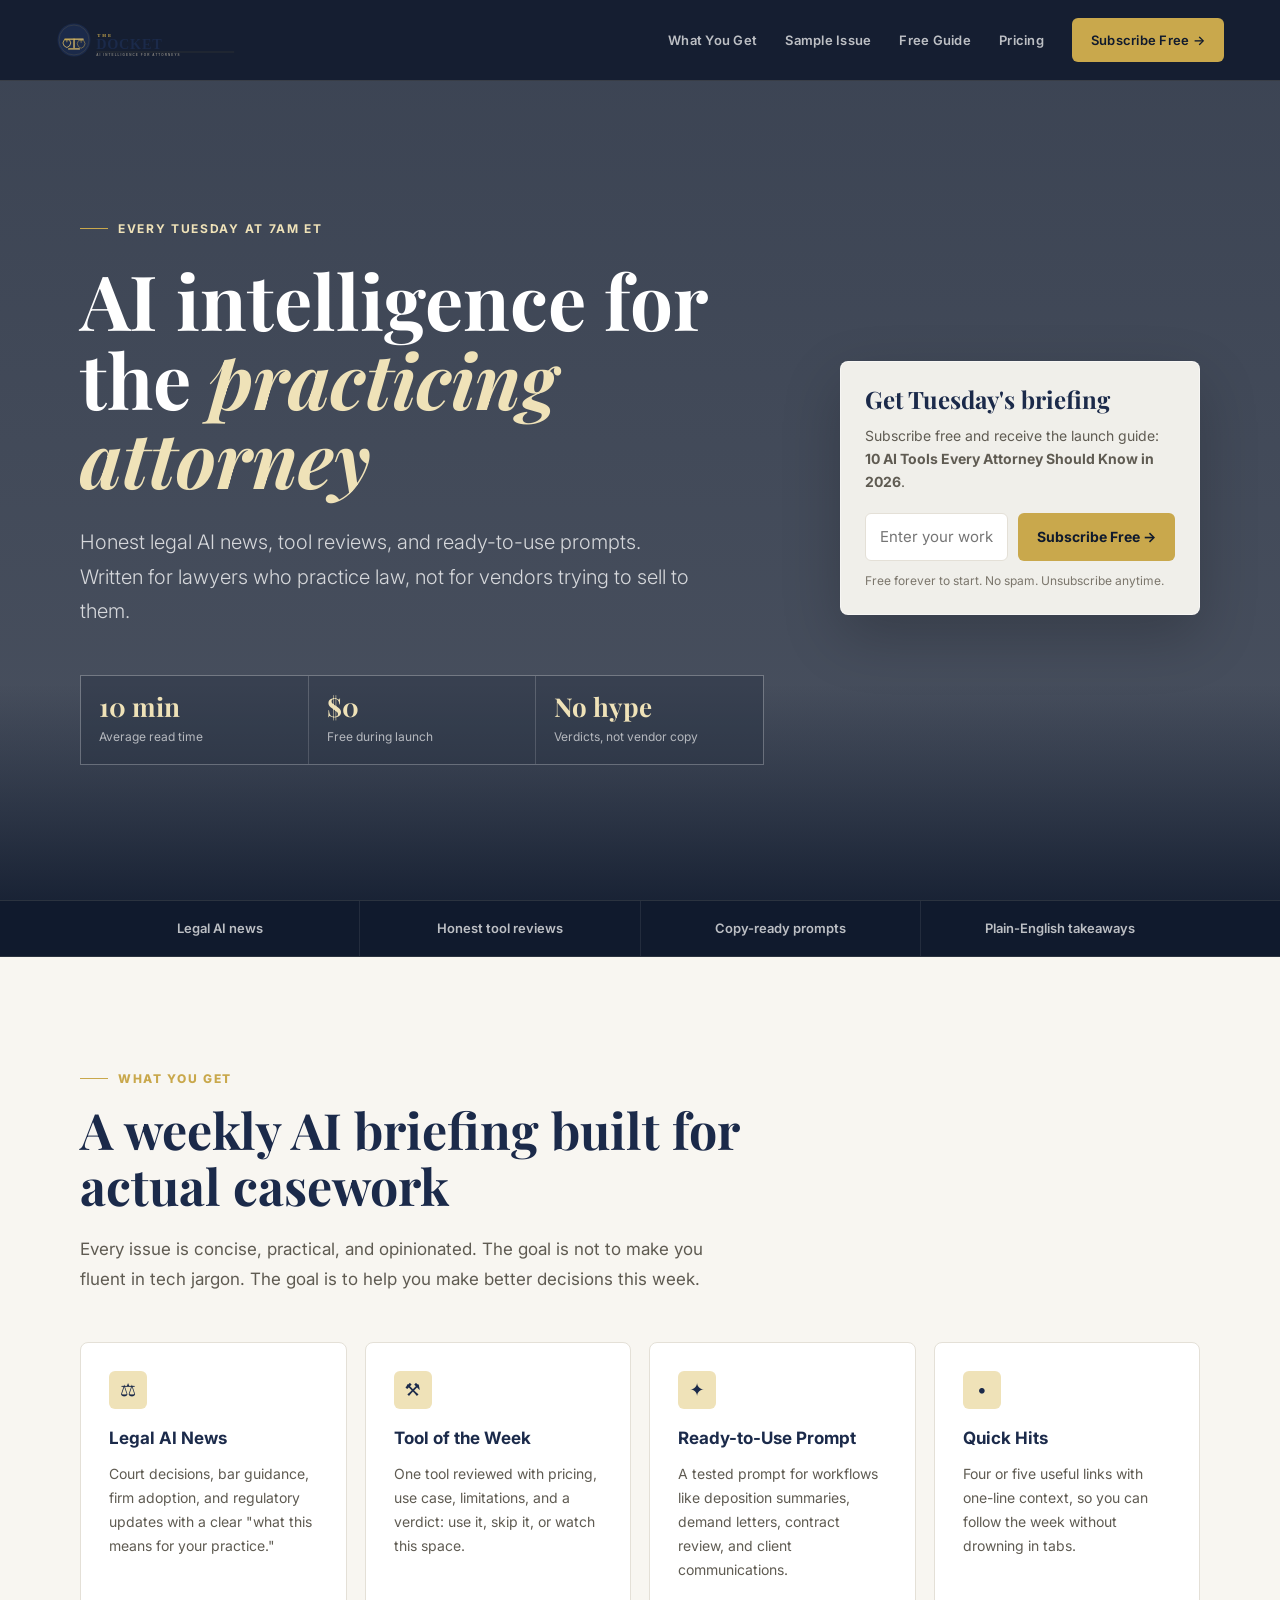
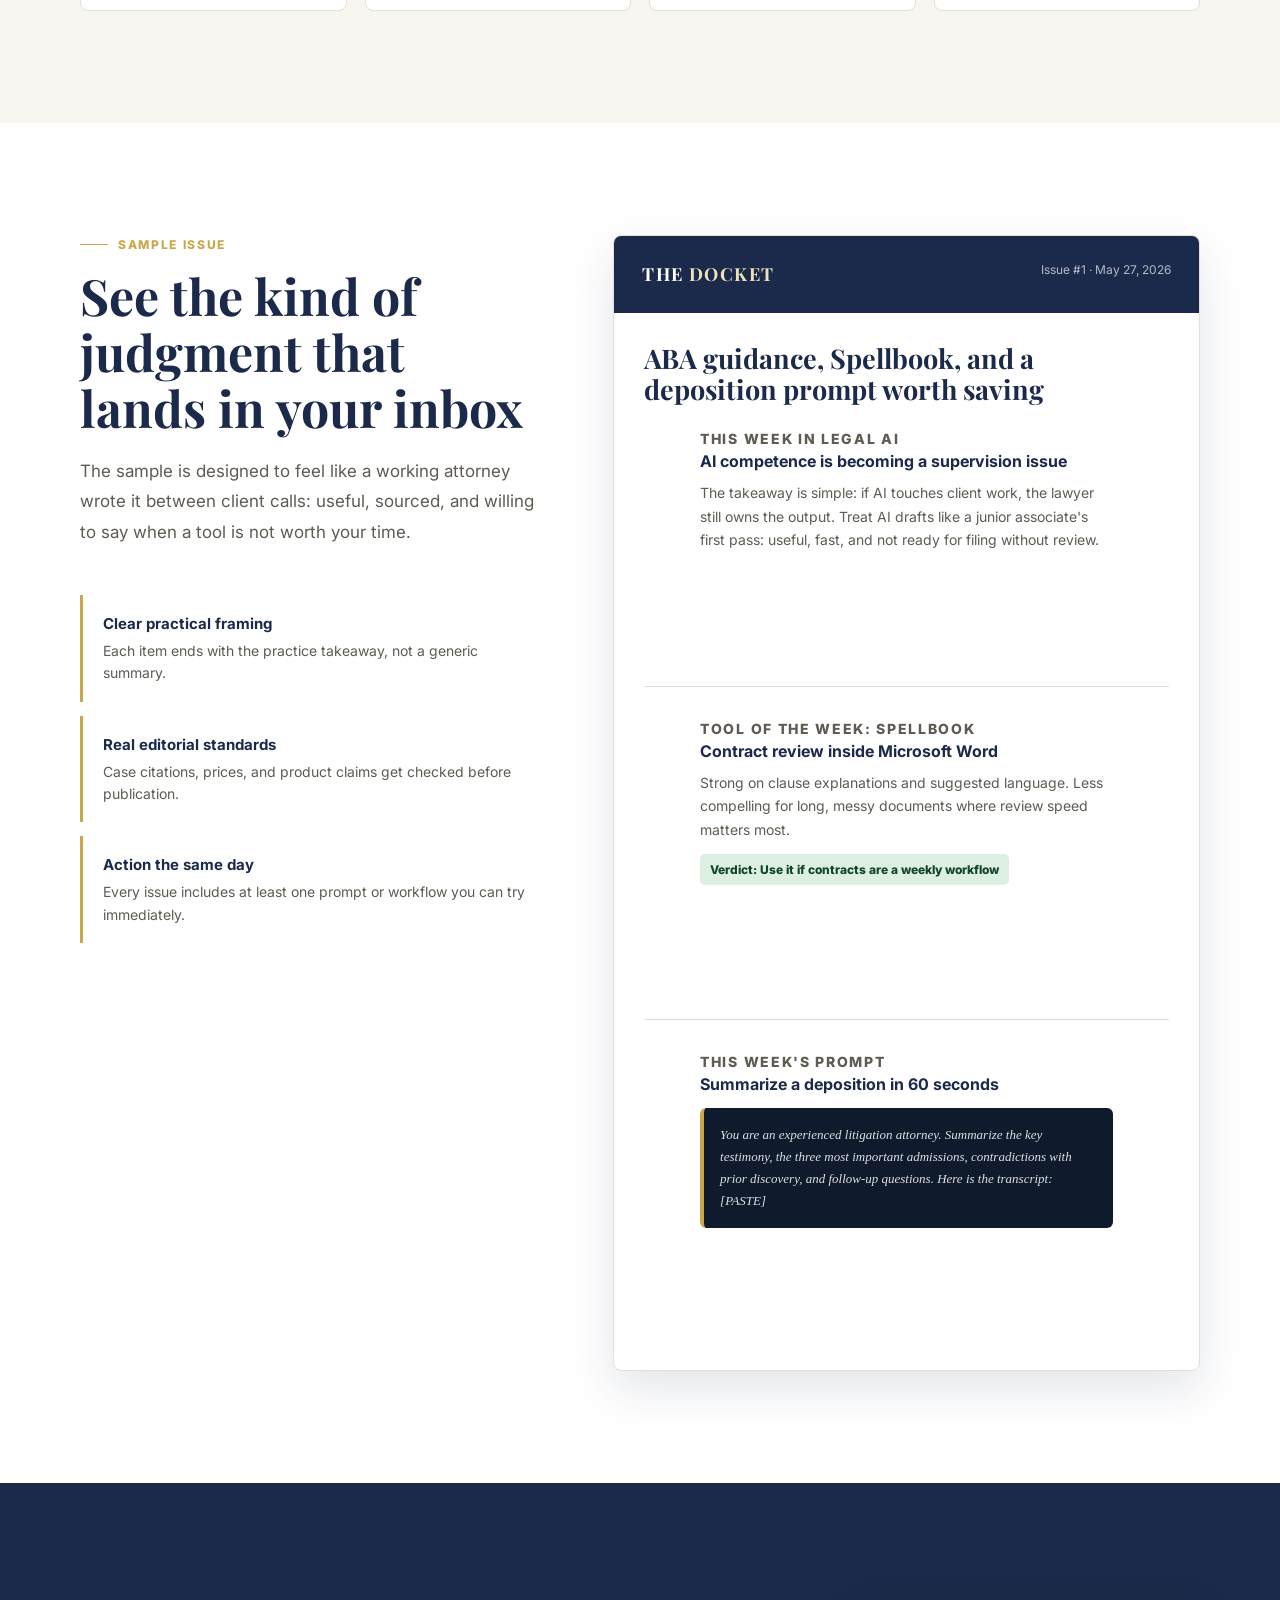
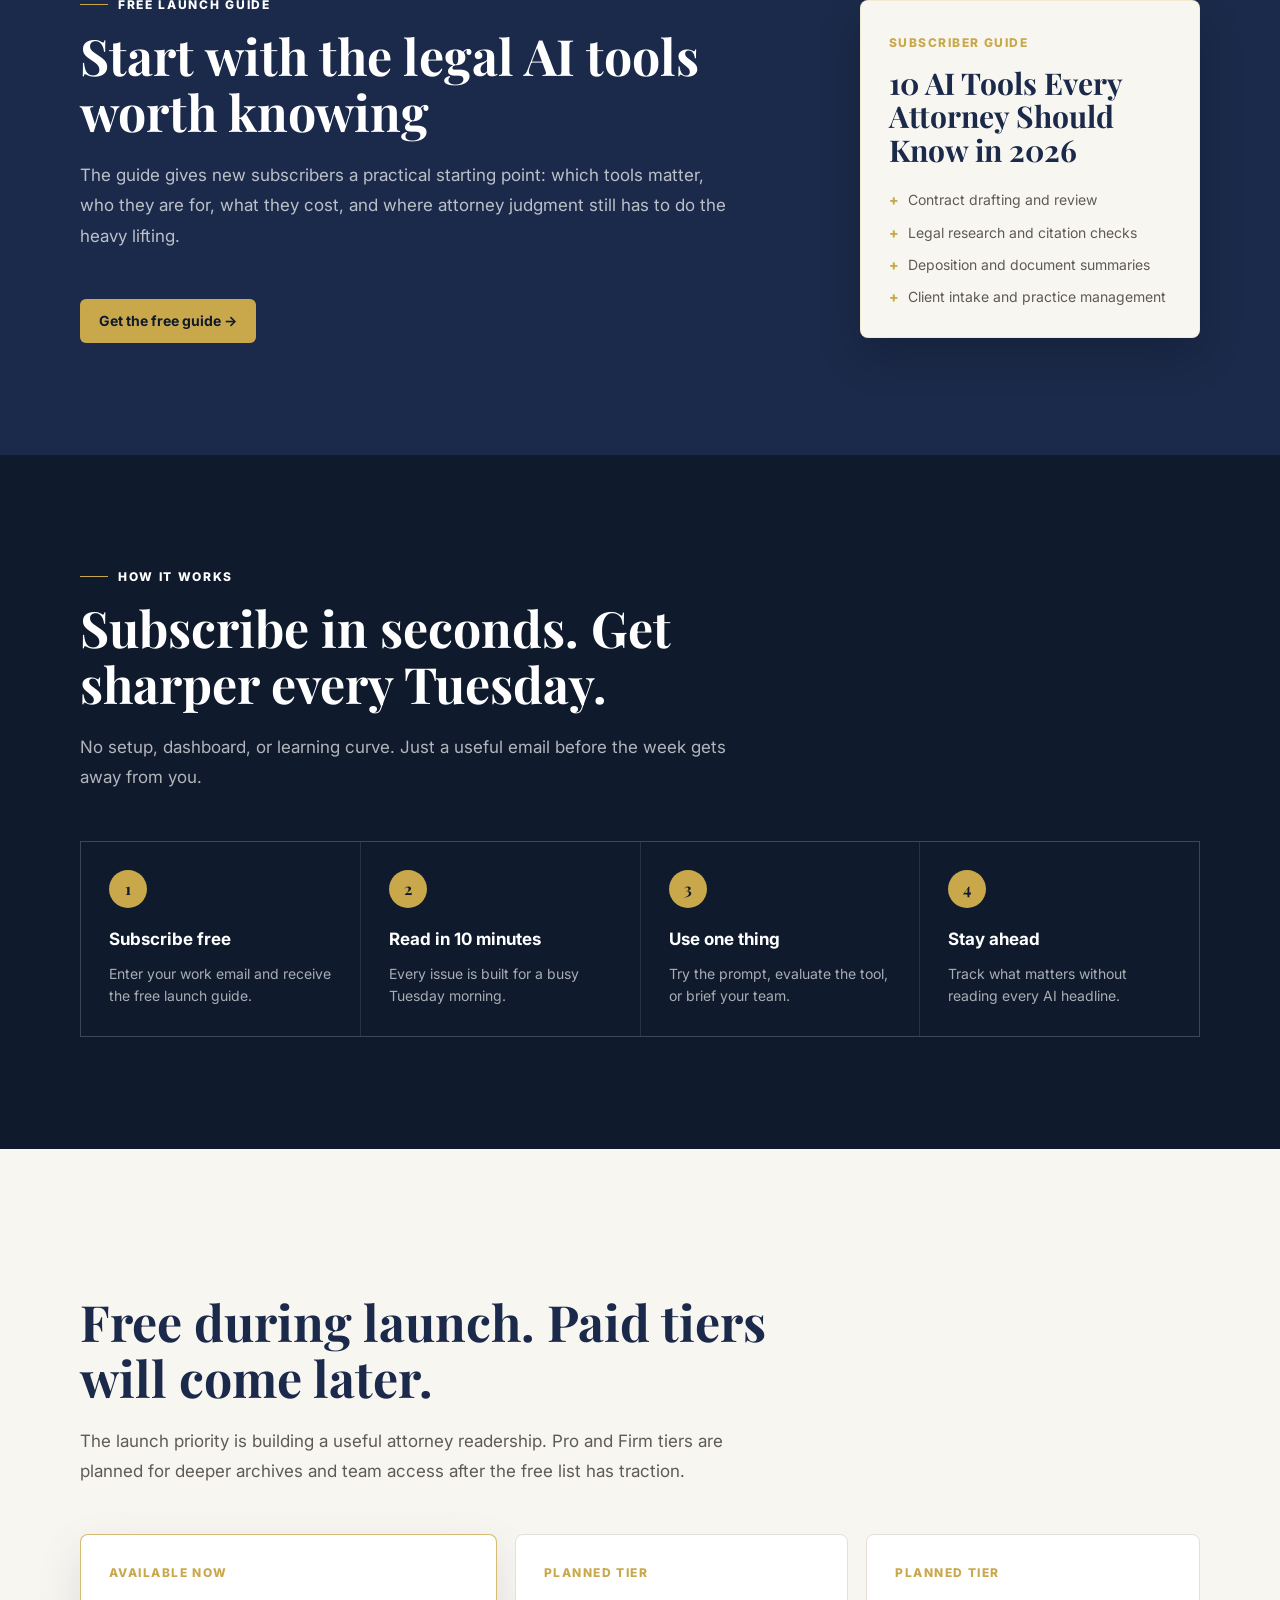
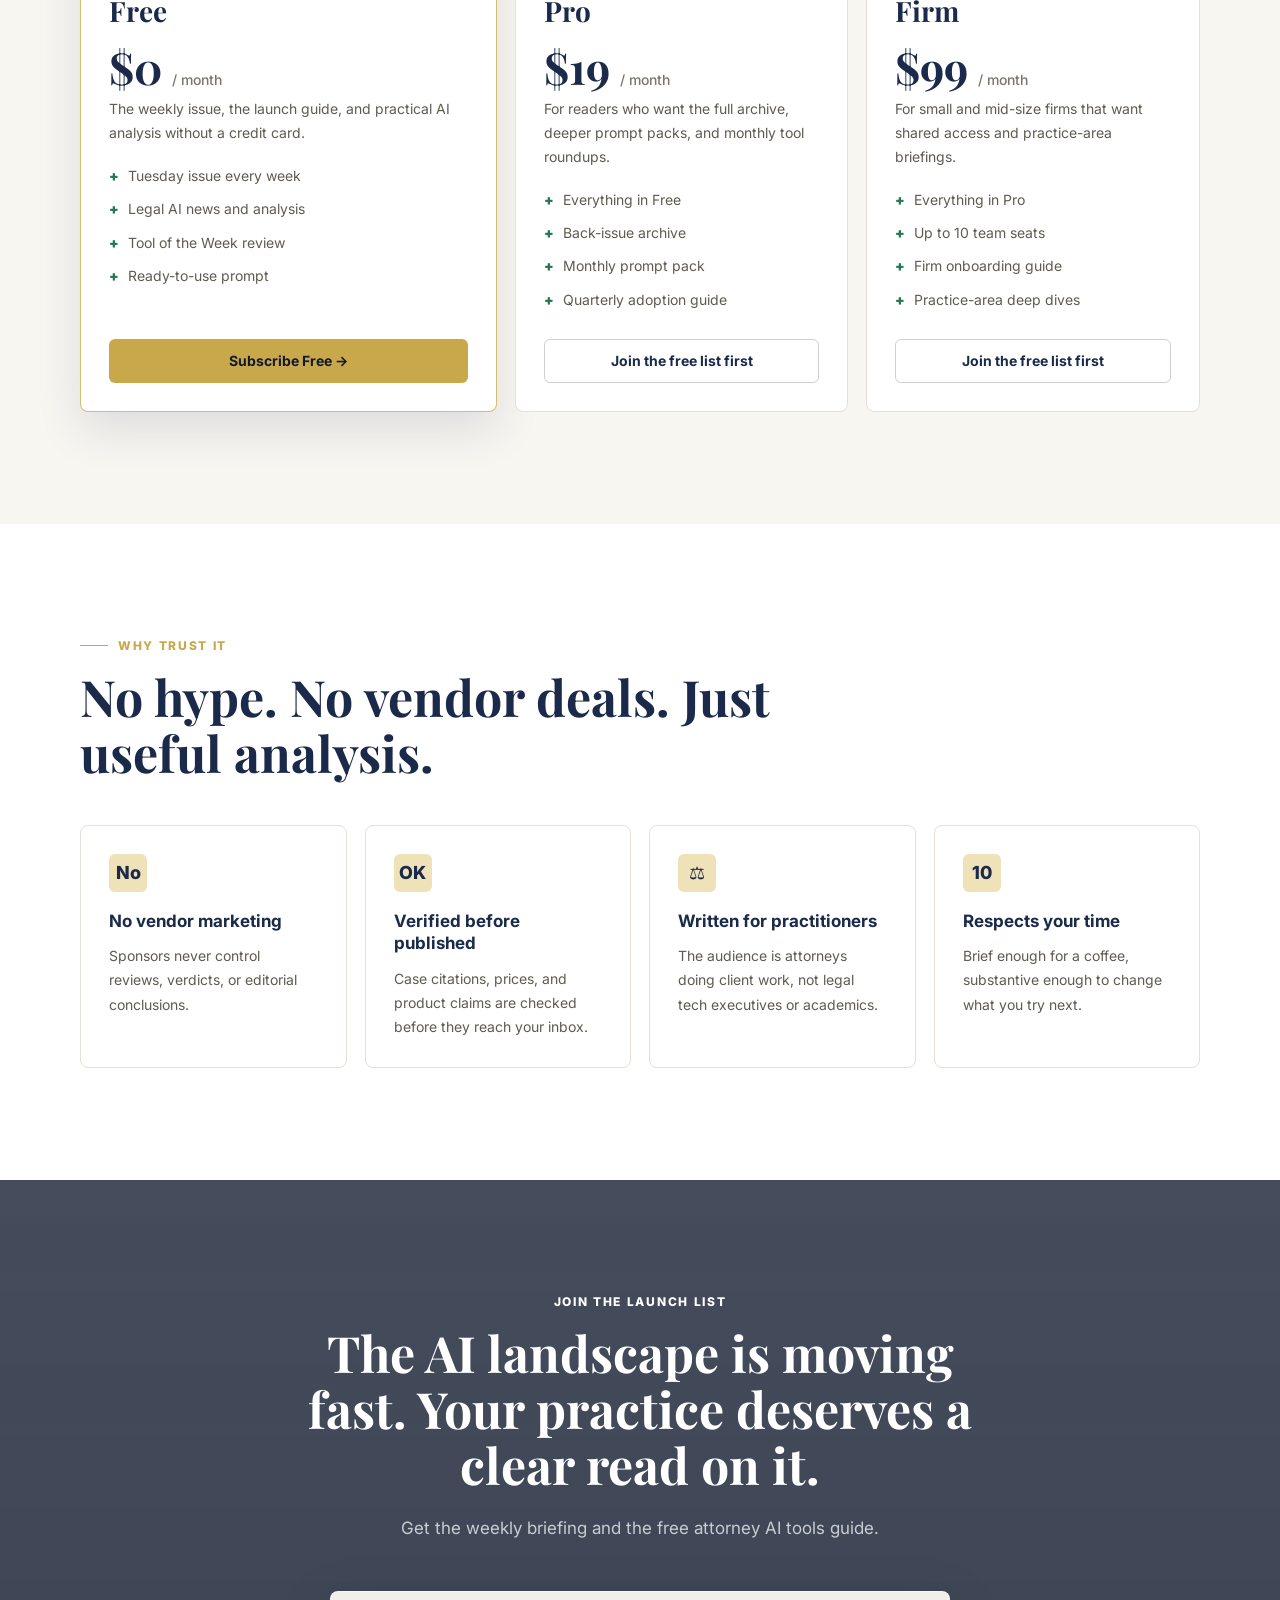
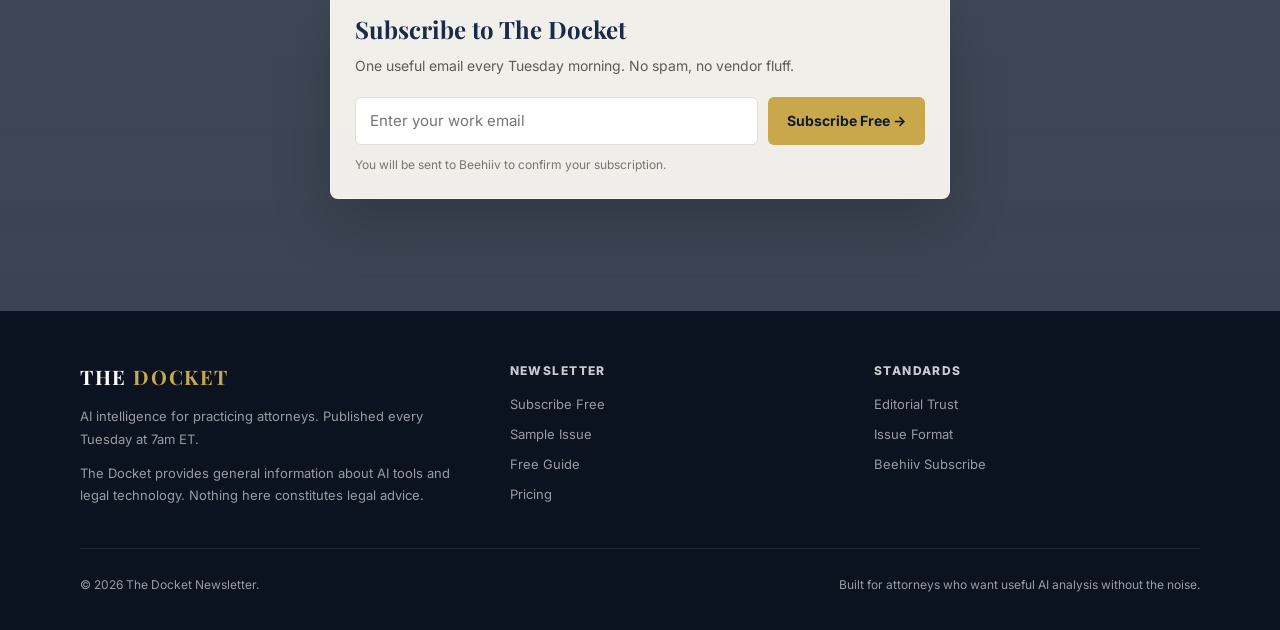
==== index.html @ 97998e1e "Add comprehensive SEO tags to index.html - Added keywords, author, robots, and theme-color meta tags" ====
<!DOCTYPE html>
<html lang="en">
<head>
  <meta charset="UTF-8" />
  <meta name="viewport" content="width=device-width, initial-scale=1.0" />
  <title>The Docket | Weekly AI Briefing for Practicing Attorneys</title>
  <meta name="description" content="The weekly AI newsletter for practicing attorneys. Honest legal AI news, tool reviews, and ready-to-use prompts every Tuesday morning." />
  <meta name="keywords" content="legal AI newsletter, AI for lawyers, attorney AI tools, legal technology newsletter, law firm AI, legal tech briefing, AI legal research, lawyer productivity, legal AI news" />
  <meta name="author" content="The Docket" />
  <meta name="robots" content="index, follow, max-image-preview:large, max-snippet:-1, max-video-preview:-1" />
  <meta name="theme-color" content="#1B2A4A" />
  <link rel="canonical" href="https://thedocket.ai/" />
  <meta property="og:type" content="website" />
  <meta property="og:url" content="https://thedocket.ai/" />
  <meta property="og:title" content="The Docket | Weekly AI Briefing for Practicing Attorneys" />
  <meta property="og:description" content="Honest legal AI news, tool reviews, and ready-to-use prompts for attorneys who actually practice law." />
  <meta property="og:site_name" content="The Docket" />
  <meta property="og:locale" content="en_US" />
  <meta property="og:image" content="https://thedocket.ai/logo.svg" />
  <meta property="og:image:alt" content="The Docket — AI briefing for practicing attorneys" />
  <meta property="og:image:width" content="1200" />
  <meta property="og:image:height" content="630" />
  <meta name="twitter:card" content="summary_large_image" />
  <meta name="twitter:site" content="@TheDocketAI" />
  <meta name="twitter:creator" content="@TheDocketAI" />
  <meta name="twitter:title" content="The Docket | Weekly AI Briefing for Practicing Attorneys" />
  <meta name="twitter:description" content="A practical weekly AI briefing for working attorneys. No hype, no vendor marketing." />
  <meta name="twitter:image" content="https://thedocket.ai/logo.svg" />
  <meta name="twitter:image:alt" content="The Docket — AI briefing for practicing attorneys" />
  <!-- Favicon -->
  <link rel="icon" type="image/svg+xml" href="favicon.svg" />
  <link rel="alternate icon" href="favicon.svg" />
  <link rel="apple-touch-icon" href="favicon.svg" />
  <link rel="preconnect" href="https://fonts.googleapis.com" />
  <link rel="preconnect" href="https://fonts.gstatic.com" crossorigin />
  <link href="https://fonts.googleapis.com/css2?family=Playfair+Display:ital,wght@0,400;0,600;0,700;1,400&family=Inter:wght@300;400;500;600;700&display=swap" rel="stylesheet" />
  <script type="application/ld+json">
  [
    {
      "@context": "https://schema.org",
      "@type": "WebSite",
      "name": "The Docket",
      "url": "https://thedocket.ai/",
      "description": "The weekly AI newsletter for practicing attorneys. Honest legal AI news, tool reviews, and ready-to-use prompts every Tuesday morning.",
      "publisher": {
        "@type": "Organization",
        "name": "The Docket",
        "url": "https://thedocket.ai/",
        "logo": {
          "@type": "ImageObject",
          "url": "https://thedocket.ai/logo.svg"
        }
      }
    },
    {
      "@context": "https://schema.org",
      "@type": "Organization",
      "name": "The Docket",
      "url": "https://thedocket.ai/",
      "logo": "https://thedocket.ai/logo.svg",
      "description": "A weekly AI briefing for practicing attorneys covering legal AI news, honest tool reviews, and ready-to-use prompts.",
      "knowsAbout": ["Legal Technology", "Artificial Intelligence", "Law Practice Management", "Legal Research"],
      "audience": {
        "@type": "Audience",
        "audienceType": "Attorneys and legal professionals"
      }
    },
    {
      "@context": "https://schema.org",
      "@type": "Periodical",
      "name": "The Docket",
      "url": "https://thedocket.ai/",
      "description": "Weekly AI briefing for practicing attorneys published every Tuesday at 7am ET.",
      "issueFrequency": "Weekly",
      "publisher": {
        "@type": "Organization",
        "name": "The Docket",
        "url": "https://thedocket.ai/"
      },
      "about": [
        {"@type": "Thing", "name": "Legal Technology"},
        {"@type": "Thing", "name": "Artificial Intelligence"},
        {"@type": "Thing", "name": "Law Practice"}
      ],
      "inLanguage": "en-US",
      "isAccessibleForFree": true,
      "offers": {
        "@type": "Offer",
        "price": "0",
        "priceCurrency": "USD"
      }
    }
  ]
  </script>
  <style>
    :root {
      --navy: #1B2A4A;
      --navy-2: #233657;
      --navy-dark: #101A2D;
      --gold: #C9A84C;
      --gold-soft: #EFE2B8;
      --ivory: #F8F6F1;
      --paper: #FFFFFF;
      --line: #E4E0D7;
      --text: #181818;
      --muted: #5F5B52;
      --muted-2: #7B766C;
      --success: #237A4B;
      --shadow: 0 18px 46px rgba(27, 42, 74, 0.12);
      --radius: 8px;
      --section: clamp(72px, 9vw, 112px);
    }

    *,
    *::before,
    *::after {
      box-sizing: border-box;
    }

    html {
      scroll-behavior: smooth;
    }

    body {
      margin: 0;
      font-family: "Inter", system-ui, -apple-system, BlinkMacSystemFont, "Segoe UI", sans-serif;
      color: var(--text);
      background: var(--paper);
      line-height: 1.6;
      overflow-x: hidden;
    }

    body.no-motion *,
    body.no-motion *::before,
    body.no-motion *::after {
      animation-duration: 0.01ms !important;
      animation-iteration-count: 1 !important;
      scroll-behavior: auto !important;
      transition-duration: 0.01ms !important;
    }

    a {
      color: inherit;
    }

    a:focus-visible,
    button:focus-visible,
    input:focus-visible {
      outline: 3px solid rgba(201, 168, 76, 0.55);
      outline-offset: 3px;
    }

    .sr-only {
      position: absolute;
      width: 1px;
      height: 1px;
      padding: 0;
      margin: -1px;
      overflow: hidden;
      clip: rect(0, 0, 0, 0);
      white-space: nowrap;
      border: 0;
    }

    #progress-bar {
      position: fixed;
      top: 0;
      left: 0;
      z-index: 10000;
      width: 0%;
      height: 3px;
      background: var(--gold);
    }

    .site-nav {
      position: fixed;
      top: 0;
      left: 0;
      right: 0;
      z-index: 1000;
      display: flex;
      align-items: center;
      justify-content: space-between;
      gap: 24px;
      padding: 18px clamp(20px, 5vw, 56px);
      color: var(--paper);
      background: rgba(16, 26, 45, 0.88);
      border-bottom: 1px solid rgba(239, 226, 184, 0.16);
      backdrop-filter: blur(14px);
      -webkit-backdrop-filter: blur(14px);
      transition: padding 180ms ease, background 180ms ease;
    }

    .site-nav.scrolled {
      padding-top: 12px;
      padding-bottom: 12px;
      background: rgba(16, 26, 45, 0.97);
    }

    .brand {
      display: inline-flex;
      align-items: center;
      gap: 10px;
      font-family: "Playfair Display", Georgia, serif;
      font-size: 20px;
      font-weight: 700;
      letter-spacing: 0.08em;
      text-decoration: none;
      white-space: nowrap;
    }

    .brand span {
      color: var(--gold);
    }

    .brand-mark {
      width: 7px;
      height: 7px;
      border-radius: 50%;
      background: var(--gold);
    }

    .nav-links {
      display: flex;
      align-items: center;
      gap: 28px;
      margin: 0;
      padding: 0;
      list-style: none;
    }

    .nav-links a {
      color: rgba(255, 255, 255, 0.72);
      font-size: 13px;
      font-weight: 600;
      letter-spacing: 0.02em;
      text-decoration: none;
      transition: color 160ms ease;
    }

    .nav-links a:hover {
      color: var(--paper);
    }

    .nav-links .button-link {
      color: var(--navy-dark);
    }

    .button-link,
    .button-primary,
    .button-secondary {
      display: inline-flex;
      align-items: center;
      justify-content: center;
      min-height: 44px;
      padding: 12px 18px;
      border-radius: 6px;
      border: 1px solid transparent;
      font: inherit;
      font-size: 14px;
      font-weight: 700;
      line-height: 1;
      text-decoration: none;
      cursor: pointer;
      transition: background 160ms ease, border-color 160ms ease, color 160ms ease, transform 160ms ease;
    }

    .button-primary,
    .button-link {
      background: var(--gold);
      color: var(--navy-dark);
    }

    .button-primary:hover,
    .button-link:hover {
      background: #D9BA63;
      transform: translateY(-1px);
    }

    .button-secondary {
      background: transparent;
      color: var(--navy);
      border-color: rgba(27, 42, 74, 0.22);
    }

    .button-secondary:hover {
      background: var(--navy);
      color: var(--paper);
      border-color: var(--navy);
    }

    .hero {
      position: relative;
      display: grid;
      min-height: 100svh;
      padding: 134px clamp(20px, 5vw, 56px) 58px;
      color: var(--paper);
      background:
        linear-gradient(rgba(16, 26, 45, 0.82), rgba(16, 26, 45, 0.76)),
        url("https://images.unsplash.com/photo-1589829545856-d10d557cf95f?auto=format&fit=crop&w=1800&q=78") center / cover;
      isolation: isolate;
    }

    .hero::after {
      content: "";
      position: absolute;
      inset: auto 0 0;
      height: 24%;
      background: linear-gradient(180deg, transparent, rgba(16, 26, 45, 0.84));
      z-index: -1;
    }

    .hero-inner {
      width: min(1120px, 100%);
      margin: 0 auto;
      display: grid;
      grid-template-columns: minmax(0, 1fr) 360px;
      gap: clamp(36px, 6vw, 76px);
      align-items: center;
    }

    .eyebrow {
      display: inline-flex;
      align-items: center;
      gap: 10px;
      margin: 0 0 22px;
      color: var(--gold-soft);
      font-size: 12px;
      font-weight: 700;
      letter-spacing: 0.14em;
      text-transform: uppercase;
    }

    .eyebrow::before {
      content: "";
      width: 28px;
      height: 1px;
      background: var(--gold);
    }

    h1,
    h2,
    h3 {
      margin: 0;
      color: inherit;
    }

    .hero h1 {
      max-width: 780px;
      font-family: "Playfair Display", Georgia, serif;
      font-size: clamp(44px, 6vw, 76px);
      font-weight: 700;
      line-height: 1.04;
    }

    .hero h1 em {
      color: var(--gold-soft);
      font-style: italic;
    }

    .hero-copy {
      max-width: 620px;
      margin: 28px 0 34px;
      color: rgba(255, 255, 255, 0.78);
      font-size: clamp(17px, 2vw, 20px);
      line-height: 1.72;
      font-weight: 300;
    }

    .signup-panel {
      width: 100%;
      padding: 24px;
      color: var(--navy);
      background: rgba(248, 246, 241, 0.96);
      border: 1px solid rgba(255, 255, 255, 0.45);
      border-radius: var(--radius);
      box-shadow: 0 22px 60px rgba(0, 0, 0, 0.2);
    }

    .signup-panel h2 {
      font-family: "Playfair Display", Georgia, serif;
      font-size: 24px;
      line-height: 1.16;
    }

    .signup-panel p {
      margin: 10px 0 20px;
      color: var(--muted);
      font-size: 14px;
      line-height: 1.65;
    }

    .signup-form {
      display: grid;
      gap: 10px;
    }

    .signup-row {
      display: grid;
      grid-template-columns: minmax(0, 1fr) auto;
      gap: 10px;
    }

    .signup-form input[type="email"] {
      width: 100%;
      min-height: 48px;
      padding: 0 14px;
      color: var(--text);
      background: var(--paper);
      border: 1px solid var(--line);
      border-radius: 6px;
      font: inherit;
      font-size: 15px;
    }

    .form-note {
      color: var(--muted-2);
      font-size: 12px;
    }

    .hero-proof {
      display: grid;
      grid-template-columns: repeat(3, minmax(0, 1fr));
      gap: 1px;
      width: min(760px, 100%);
      margin-top: 46px;
      border: 1px solid rgba(255, 255, 255, 0.14);
      background: rgba(255, 255, 255, 0.12);
    }

    .proof-item {
      padding: 18px;
      background: rgba(16, 26, 45, 0.48);
    }

    .proof-value {
      display: block;
      color: var(--gold-soft);
      font-family: "Playfair Display", Georgia, serif;
      font-size: 26px;
      font-weight: 700;
      line-height: 1;
    }

    .proof-label {
      margin: 7px 0 0;
      color: rgba(255, 255, 255, 0.64);
      font-size: 12px;
    }

    .brief-strip {
      background: var(--navy-dark);
      border-top: 1px solid rgba(239, 226, 184, 0.12);
      border-bottom: 1px solid rgba(239, 226, 184, 0.12);
    }

    .brief-strip-inner {
      display: grid;
      grid-template-columns: repeat(4, minmax(0, 1fr));
      gap: 1px;
      width: min(1120px, calc(100% - 40px));
      margin: 0 auto;
      color: rgba(255, 255, 255, 0.72);
      background: rgba(255, 255, 255, 0.08);
    }

    .brief-strip span {
      padding: 17px 18px;
      background: var(--navy-dark);
      font-size: 13px;
      font-weight: 600;
      text-align: center;
    }

    section {
      padding: var(--section) clamp(20px, 5vw, 56px);
    }

    .section-inner {
      width: min(1120px, 100%);
      margin: 0 auto;
    }

    .section-kicker {
      display: flex;
      align-items: center;
      gap: 10px;
      margin: 0 0 14px;
      color: var(--gold);
      font-size: 12px;
      font-weight: 800;
      letter-spacing: 0.14em;
      text-transform: uppercase;
    }

    .section-kicker::before {
      content: "";
      width: 28px;
      height: 1px;
      background: var(--gold);
    }

    .section-heading {
      max-width: 720px;
      color: var(--navy);
      font-family: "Playfair Display", Georgia, serif;
      font-size: clamp(32px, 4.4vw, 50px);
      font-weight: 700;
      line-height: 1.12;
    }

    .section-sub {
      max-width: 650px;
      margin: 20px 0 48px;
      color: var(--muted);
      font-size: 17px;
      line-height: 1.78;
    }

    .features {
      background: var(--ivory);
    }

    .features-grid,
    .trust-grid {
      display: grid;
      grid-template-columns: repeat(4, minmax(0, 1fr));
      gap: 18px;
    }

    .feature-card,
    .trust-card,
    .pricing-card {
      background: var(--paper);
      border: 1px solid var(--line);
      border-radius: var(--radius);
      transition: border-color 160ms ease, box-shadow 160ms ease, transform 160ms ease;
    }

    .feature-card:hover,
    .trust-card:hover,
    .pricing-card:hover {
      border-color: rgba(201, 168, 76, 0.65);
      box-shadow: 0 12px 28px rgba(27, 42, 74, 0.08);
      transform: translateY(-2px);
    }

    .feature-card {
      padding: 28px;
    }

    .feature-icon,
    .trust-icon {
      display: inline-flex;
      align-items: center;
      justify-content: center;
      width: 38px;
      height: 38px;
      margin-bottom: 18px;
      color: var(--navy);
      background: var(--gold-soft);
      border-radius: 6px;
      font-size: 18px;
      font-weight: 800;
    }

    .feature-card h3,
    .trust-card h3 {
      color: var(--navy);
      font-size: 17px;
      line-height: 1.3;
    }

    .feature-card p,
    .trust-card p {
      margin: 12px 0 0;
      color: var(--muted);
      font-size: 14px;
      line-height: 1.72;
    }

    .sample {
      background: var(--paper);
    }

    .sample-layout {
      display: grid;
      grid-template-columns: minmax(0, 0.88fr) minmax(0, 1.12fr);
      gap: clamp(36px, 6vw, 72px);
      align-items: start;
    }

    .sample-list {
      display: grid;
      gap: 14px;
      margin: 32px 0 0;
      padding: 0;
      list-style: none;
    }

    .sample-list li {
      padding: 17px 0 17px 20px;
      color: var(--muted);
      border-left: 3px solid var(--gold);
      font-size: 14px;
    }

    .sample-list strong {
      display: block;
      color: var(--navy);
      font-size: 15px;
      margin-bottom: 4px;
    }

    .issue-card {
      overflow: hidden;
      background: var(--paper);
      border: 1px solid var(--line);
      border-radius: var(--radius);
      box-shadow: var(--shadow);
    }

    .issue-top {
      display: flex;
      justify-content: space-between;
      gap: 16px;
      padding: 24px 28px;
      color: var(--paper);
      background: var(--navy);
    }

    .issue-logo {
      font-family: "Playfair Display", Georgia, serif;
      font-size: 18px;
      font-weight: 700;
      letter-spacing: 0.08em;
    }

    .issue-logo span {
      color: var(--gold-soft);
    }

    .issue-date {
      color: rgba(255, 255, 255, 0.68);
      font-size: 12px;
      white-space: nowrap;
    }

    .issue-body {
      padding: 30px;
    }

    .issue-subject {
      margin: 0 0 22px;
      color: var(--navy);
      font-family: "Playfair Display", Georgia, serif;
      font-size: 27px;
      line-height: 1.16;
    }

    .issue-section {
      padding-top: 22px;
      margin-top: 22px;
      border-top: 1px solid var(--line);
    }

    .issue-section:first-of-type {
      padding-top: 0;
      margin-top: 0;
      border-top: 0;
    }

    .issue-tag {
      margin: 0 0 8px;
      color: var(--gold);
      font-size: 11px;
      font-weight: 800;
      letter-spacing: 0.12em;
      text-transform: uppercase;
    }

    .issue-section h3 {
      color: var(--navy);
      font-size: 16px;
      line-height: 1.35;
    }

    .issue-section p {
      margin: 8px 0 0;
      color: var(--muted);
      font-size: 14px;
      line-height: 1.7;
    }

    .verdict {
      display: inline-flex;
      margin-top: 12px;
      padding: 6px 10px;
      color: #114626;
      background: #DDEEE3;
      border-radius: 5px;
      font-size: 12px;
      font-weight: 800;
    }

    .prompt-box {
      margin-top: 12px;
      padding: 16px;
      color: rgba(255, 255, 255, 0.86);
      background: var(--navy-dark);
      border-left: 4px solid var(--gold);
      border-radius: 6px;
      font-family: Georgia, serif;
      font-size: 13px;
      font-style: italic;
      line-height: 1.7;
    }

    .lead-magnet {
      color: var(--paper);
      background: var(--navy);
    }

    .lead-magnet .section-heading,
    .lead-magnet .section-kicker {
      color: var(--paper);
    }

    .lead-magnet .section-sub {
      color: rgba(255, 255, 255, 0.7);
    }

    .lead-layout {
      display: grid;
      grid-template-columns: minmax(0, 1fr) 340px;
      gap: clamp(32px, 6vw, 72px);
      align-items: center;
    }

    .guide-card {
      padding: 28px;
      color: var(--navy);
      background: var(--ivory);
      border: 1px solid rgba(239, 226, 184, 0.55);
      border-radius: var(--radius);
      box-shadow: 0 18px 44px rgba(0, 0, 0, 0.18);
    }

    .guide-label {
      color: var(--gold);
      font-size: 12px;
      font-weight: 800;
      letter-spacing: 0.12em;
      text-transform: uppercase;
    }

    .guide-card h3 {
      margin-top: 12px;
      color: var(--navy);
      font-family: "Playfair Display", Georgia, serif;
      font-size: 30px;
      line-height: 1.12;
    }

    .guide-card ul {
      display: grid;
      gap: 10px;
      margin: 22px 0 0;
      padding: 0;
      list-style: none;
      color: var(--muted);
      font-size: 14px;
    }

    .guide-card li::before {
      content: "+";
      margin-right: 9px;
      color: var(--gold);
      font-weight: 800;
    }

    .how {
      color: var(--paper);
      background: var(--navy-dark);
    }

    .how .section-heading,
    .how .section-kicker {
      color: var(--paper);
    }

    .how .section-sub {
      color: rgba(255, 255, 255, 0.68);
    }

    .steps {
      display: grid;
      grid-template-columns: repeat(4, minmax(0, 1fr));
      gap: 1px;
      background: rgba(255, 255, 255, 0.1);
      border: 1px solid rgba(255, 255, 255, 0.1);
    }

    .step {
      padding: 28px;
      background: var(--navy-dark);
    }

    .step-num {
      display: inline-flex;
      align-items: center;
      justify-content: center;
      width: 38px;
      height: 38px;
      margin-bottom: 18px;
      color: var(--navy-dark);
      background: var(--gold);
      border-radius: 50%;
      font-family: "Playfair Display", Georgia, serif;
      font-weight: 700;
    }

    .step h3 {
      font-size: 17px;
    }

    .step p {
      margin: 10px 0 0;
      color: rgba(255, 255, 255, 0.64);
      font-size: 14px;
    }

    .pricing {
      background: var(--ivory);
    }

    .pricing-grid {
      display: grid;
      grid-template-columns: 1.15fr 0.92fr 0.92fr;
      gap: 18px;
    }

    .pricing-card {
      display: flex;
      flex-direction: column;
      padding: 28px;
    }

    .pricing-card.launch {
      border-color: rgba(201, 168, 76, 0.78);
      box-shadow: var(--shadow);
    }

    .plan-eyebrow {
      margin: 0 0 14px;
      color: var(--gold);
      font-size: 12px;
      font-weight: 800;
      letter-spacing: 0.12em;
      text-transform: uppercase;
    }

    .plan-name {
      color: var(--navy);
      font-family: "Playfair Display", Georgia, serif;
      font-size: 28px;
      line-height: 1.1;
    }

    .plan-price {
      margin: 18px 0 8px;
      color: var(--navy);
      font-family: "Playfair Display", Georgia, serif;
      font-size: 44px;
      font-weight: 700;
      line-height: 1;
    }

    .plan-price span {
      color: var(--muted-2);
      font-family: "Inter", sans-serif;
      font-size: 14px;
      font-weight: 500;
    }

    .plan-desc {
      margin: 0 0 20px;
      color: var(--muted);
      font-size: 14px;
      line-height: 1.7;
    }

    .plan-features {
      display: grid;
      gap: 11px;
      margin: 0 0 28px;
      padding: 0;
      color: var(--muted);
      font-size: 14px;
      list-style: none;
    }

    .plan-features li::before {
      content: "+";
      margin-right: 9px;
      color: var(--success);
      font-weight: 900;
    }

    .pricing-card .button-primary,
    .pricing-card .button-secondary {
      margin-top: auto;
    }

    .trust {
      background: var(--paper);
    }

    .trust-grid {
      margin-top: 44px;
    }

    .trust-card {
      padding: 28px;
    }

    .final-cta {
      color: var(--paper);
      text-align: center;
      background:
        linear-gradient(rgba(16, 26, 45, 0.78), rgba(16, 26, 45, 0.82)),
        url("https://images.unsplash.com/photo-1450101499163-c8848c66ca85?auto=format&fit=crop&w=1800&q=78") center / cover;
    }

    .final-cta .section-inner {
      max-width: 720px;
    }

    .final-cta .section-heading,
    .final-cta .section-kicker {
      color: var(--paper);
      justify-content: center;
    }

    .final-cta .section-kicker::before {
      display: none;
    }

    .final-cta .section-sub {
      margin-left: auto;
      margin-right: auto;
      color: rgba(255, 255, 255, 0.72);
    }

    .final-cta .signup-panel {
      max-width: 620px;
      margin: 0 auto;
      text-align: left;
    }

    footer {
      padding: 50px clamp(20px, 5vw, 56px) 36px;
      color: rgba(255, 255, 255, 0.58);
      background: #0B1220;
    }

    .footer-inner {
      display: grid;
      grid-template-columns: 1.2fr 1fr 1fr;
      gap: 38px;
      width: min(1120px, 100%);
      margin: 0 auto;
      padding-bottom: 34px;
      border-bottom: 1px solid rgba(255, 255, 255, 0.09);
    }

    .footer-logo {
      color: var(--paper);
      font-family: "Playfair Display", Georgia, serif;
      font-size: 20px;
      font-weight: 700;
      letter-spacing: 0.08em;
    }

    .footer-logo span {
      color: var(--gold);
    }

    .footer-desc,
    .footer-note {
      max-width: 420px;
      margin: 12px 0 0;
      font-size: 13px;
      line-height: 1.72;
    }

    .footer-col h3 {
      margin-bottom: 14px;
      color: rgba(255, 255, 255, 0.78);
      font-size: 12px;
      font-weight: 800;
      letter-spacing: 0.12em;
      text-transform: uppercase;
    }

    .footer-col a {
      display: block;
      margin-bottom: 9px;
      color: rgba(255, 255, 255, 0.58);
      font-size: 13px;
      text-decoration: none;
    }

    .footer-col a:hover {
      color: var(--gold);
    }

    .footer-bottom {
      display: flex;
      justify-content: space-between;
      gap: 18px;
      width: min(1120px, 100%);
      margin: 26px auto 0;
      font-size: 12px;
    }

    #float-btn {
      position: fixed;
      right: 24px;
      bottom: 24px;
      z-index: 900;
      opacity: 0;
      pointer-events: none;
      transform: translateY(12px);
      box-shadow: 0 12px 28px rgba(0, 0, 0, 0.16);
    }

    #float-btn.visible {
      opacity: 1;
      pointer-events: auto;
      transform: translateY(0);
    }

    #toast {
      position: fixed;
      left: 50%;
      bottom: 24px;
      z-index: 10001;
      max-width: calc(100% - 40px);
      padding: 13px 18px;
      color: var(--paper);
      background: #121212;
      border: 1px solid rgba(255, 255, 255, 0.14);
      border-radius: 6px;
      box-shadow: 0 14px 34px rgba(0, 0, 0, 0.22);
      font-size: 14px;
      opacity: 0;
      pointer-events: none;
      transform: translate(-50%, 18px);
      transition: opacity 220ms ease, transform 220ms ease;
    }

    #toast.show {
      opacity: 1;
      transform: translate(-50%, 0);
    }

    .reveal {
      opacity: 0;
      transform: translateY(20px);
      transition: opacity 520ms ease, transform 520ms ease;
    }

    .reveal.visible {
      opacity: 1;
      transform: translateY(0);
    }

    @media (prefers-reduced-motion: reduce) {
      html {
        scroll-behavior: auto;
      }

      *,
      *::before,
      *::after {
        animation-duration: 0.01ms !important;
        animation-iteration-count: 1 !important;
        transition-duration: 0.01ms !important;
      }

      .reveal {
        opacity: 1;
        transform: none;
      }
    }

    @media (max-width: 980px) {
      .hero-inner,
      .sample-layout,
      .lead-layout {
        grid-template-columns: 1fr;
      }

      .signup-panel {
        max-width: 620px;
      }

      .features-grid,
      .trust-grid,
      .steps {
        grid-template-columns: repeat(2, minmax(0, 1fr));
      }

      .pricing-grid {
        grid-template-columns: 1fr;
        max-width: 560px;
        margin: 0 auto;
      }

      .brief-strip-inner {
        grid-template-columns: repeat(2, minmax(0, 1fr));
      }

      .footer-inner {
        grid-template-columns: 1fr 1fr;
      }
    }

    @media (max-width: 720px) {
      .site-nav {
        padding: 14px 20px;
      }

      .nav-links {
        display: none;
      }

      .hero {
        min-height: auto;
        padding: 112px 20px 44px;
      }

      .hero h1 {
        font-size: clamp(40px, 12vw, 56px);
      }

      .hero-copy {
        margin-bottom: 26px;
      }

      .signup-row {
        grid-template-columns: 1fr;
      }

      .button-primary,
      .button-secondary,
      .button-link {
        width: 100%;
      }

      .hero-proof,
      .features-grid,
      .trust-grid,
      .steps,
      .brief-strip-inner,
      .footer-inner {
        grid-template-columns: 1fr;
      }

      .issue-top {
        flex-direction: column;
      }

      .issue-date {
        white-space: normal;
      }

      .issue-body,
      .feature-card,
      .trust-card,
      .pricing-card,
      .guide-card,
      .signup-panel {
        padding: 22px;
      }

      .footer-bottom {
        flex-direction: column;
      }

      #float-btn {
        right: 16px;
        bottom: 16px;
        width: auto;
      }
    }
  </style>
</head>
<body>
  <div id="progress-bar" aria-hidden="true"></div>

  <nav class="site-nav" id="navbar" aria-label="Primary navigation">
    <a href="#home" class="brand" aria-label="The Docket home">
      <img src="logo.svg" alt="The Docket" height="36" style="display:block;height:36px;width:auto;" />
    </a>
    <ul class="nav-links">
      <li><a href="#features">What You Get</a></li>
      <li><a href="#sample">Sample Issue</a></li>
      <li><a href="#guide">Free Guide</a></li>
      <li><a href="#pricing">Pricing</a></li>
      <li><a href="#subscribe" class="button-link">Subscribe Free &rarr;</a></li>
    </ul>
  </nav>

  <main>
    <section class="hero" id="home">
      <div class="hero-inner">
        <div class="hero-copy-block">
          <p class="eyebrow reveal">Every Tuesday at 7am ET</p>
          <h1 class="reveal">AI intelligence for the <em>practicing attorney</em></h1>
          <p class="hero-copy reveal">
            Honest legal AI news, tool reviews, and ready-to-use prompts. Written for lawyers who practice law, not for vendors trying to sell to them.
          </p>
          <div class="hero-proof reveal" aria-label="Newsletter details">
            <div class="proof-item">
              <span class="proof-value">10 min</span>
              <p class="proof-label">Average read time</p>
            </div>
            <div class="proof-item">
              <span class="proof-value">$0</span>
              <p class="proof-label">Free during launch</p>
            </div>
            <div class="proof-item">
              <span class="proof-value">No hype</span>
              <p class="proof-label">Verdicts, not vendor copy</p>
            </div>
          </div>
        </div>

        <aside class="signup-panel reveal" id="subscribe" aria-labelledby="subscribe-heading">
          <h2 id="subscribe-heading">Get Tuesday's briefing</h2>
          <p>Subscribe free and receive the launch guide: <strong>10 AI Tools Every Attorney Should Know in 2026</strong>.</p>
          <form class="signup-form" onsubmit="handleSignup(event)">
            <label class="sr-only" for="hero-email">Work email</label>
            <div class="signup-row">
              <input id="hero-email" name="email" type="email" inputmode="email" autocomplete="email" placeholder="Enter your work email" required />
              <button class="button-primary" type="submit">Subscribe Free &rarr;</button>
            </div>
            <span class="form-note">Free forever to start. No spam. Unsubscribe anytime.</span>
          </form>
        </aside>
      </div>
    </section>

    <div class="brief-strip" aria-label="Newsletter format">
      <div class="brief-strip-inner">
        <span>Legal AI news</span>
        <span>Honest tool reviews</span>
        <span>Copy-ready prompts</span>
        <span>Plain-English takeaways</span>
      </div>
    </div>

    <section class="features" id="features">
      <div class="section-inner">
        <p class="section-kicker reveal">What you get</p>
        <h2 class="section-heading reveal">A weekly AI briefing built for actual casework</h2>
        <p class="section-sub reveal">Every issue is concise, practical, and opinionated. The goal is not to make you fluent in tech jargon. The goal is to help you make better decisions this week.</p>
        <div class="features-grid">
          <article class="feature-card reveal">
            <span class="feature-icon" aria-hidden="true">&#9878;</span>
            <h3>Legal AI News</h3>
            <p>Court decisions, bar guidance, firm adoption, and regulatory updates with a clear "what this means for your practice."</p>
          </article>
          <article class="feature-card reveal">
            <span class="feature-icon" aria-hidden="true">&#9874;</span>
            <h3>Tool of the Week</h3>
            <p>One tool reviewed with pricing, use case, limitations, and a verdict: use it, skip it, or watch this space.</p>
          </article>
          <article class="feature-card reveal">
            <span class="feature-icon" aria-hidden="true">&#10022;</span>
            <h3>Ready-to-Use Prompt</h3>
            <p>A tested prompt for workflows like deposition summaries, demand letters, contract review, and client communications.</p>
          </article>
          <article class="feature-card reveal">
            <span class="feature-icon" aria-hidden="true">&#8226;</span>
            <h3>Quick Hits</h3>
            <p>Four or five useful links with one-line context, so you can follow the week without drowning in tabs.</p>
          </article>
        </div>
      </div>
    </section>

    <section class="sample" id="sample">
      <div class="section-inner sample-layout">
        <div>
          <p class="section-kicker reveal">Sample issue</p>
          <h2 class="section-heading reveal">See the kind of judgment that lands in your inbox</h2>
          <p class="section-sub reveal">The sample is designed to feel like a working attorney wrote it between client calls: useful, sourced, and willing to say when a tool is not worth your time.</p>
          <ul class="sample-list">
            <li class="reveal"><strong>Clear practical framing</strong> Each item ends with the practice takeaway, not a generic summary.</li>
            <li class="reveal"><strong>Real editorial standards</strong> Case citations, prices, and product claims get checked before publication.</li>
            <li class="reveal"><strong>Action the same day</strong> Every issue includes at least one prompt or workflow you can try immediately.</li>
          </ul>
        </div>

        <article class="issue-card reveal" aria-label="Sample newsletter issue">
          <div class="issue-top">
            <div class="issue-logo">THE <span>DOCKET</span></div>
            <div class="issue-date">Issue #1 &middot; May 27, 2026</div>
          </div>
          <div class="issue-body">
            <h3 class="issue-subject">ABA guidance, Spellbook, and a deposition prompt worth saving</h3>
            <section class="issue-section">
              <p class="issue-tag">This Week in Legal AI</p>
              <h3>AI competence is becoming a supervision issue</h3>
              <p>The takeaway is simple: if AI touches client work, the lawyer still owns the output. Treat AI drafts like a junior associate's first pass: useful, fast, and not ready for filing without review.</p>
            </section>
            <section class="issue-section">
              <p class="issue-tag">Tool of the Week: Spellbook</p>
              <h3>Contract review inside Microsoft Word</h3>
              <p>Strong on clause explanations and suggested language. Less compelling for long, messy documents where review speed matters most.</p>
              <span class="verdict">Verdict: Use it if contracts are a weekly workflow</span>
            </section>
            <section class="issue-section">
              <p class="issue-tag">This Week's Prompt</p>
              <h3>Summarize a deposition in 60 seconds</h3>
              <div class="prompt-box">You are an experienced litigation attorney. Summarize the key testimony, the three most important admissions, contradictions with prior discovery, and follow-up questions. Here is the transcript: [PASTE]</div>
            </section>
          </div>
        </article>
      </div>
    </section>

    <section class="lead-magnet" id="guide">
      <div class="section-inner lead-layout">
        <div>
          <p class="section-kicker reveal">Free launch guide</p>
          <h2 class="section-heading reveal">Start with the legal AI tools worth knowing</h2>
          <p class="section-sub reveal">The guide gives new subscribers a practical starting point: which tools matter, who they are for, what they cost, and where attorney judgment still has to do the heavy lifting.</p>
          <a href="#subscribe" class="button-primary reveal">Get the free guide &rarr;</a>
        </div>
        <aside class="guide-card reveal" aria-label="Lead magnet preview">
          <span class="guide-label">Subscriber guide</span>
          <h3>10 AI Tools Every Attorney Should Know in 2026</h3>
          <ul>
            <li>Contract drafting and review</li>
            <li>Legal research and citation checks</li>
            <li>Deposition and document summaries</li>
            <li>Client intake and practice management</li>
          </ul>
        </aside>
      </div>
    </section>

    <section class="how" id="how">
      <div class="section-inner">
        <p class="section-kicker reveal">How it works</p>
        <h2 class="section-heading reveal">Subscribe in seconds. Get sharper every Tuesday.</h2>
        <p class="section-sub reveal">No setup, dashboard, or learning curve. Just a useful email before the week gets away from you.</p>
        <div class="steps">
          <article class="step reveal">
            <span class="step-num">1</span>
            <h3>Subscribe free</h3>
            <p>Enter your work email and receive the free launch guide.</p>
          </article>
          <article class="step reveal">
            <span class="step-num">2</span>
            <h3>Read in 10 minutes</h3>
            <p>Every issue is built for a busy Tuesday morning.</p>
          </article>
          <article class="step reveal">
            <span class="step-num">3</span>
            <h3>Use one thing</h3>
            <p>Try the prompt, evaluate the tool, or brief your team.</p>
          </article>
          <article class="step reveal">
            <span class="step-num">4</span>
            <h3>Stay ahead</h3>
            <p>Track what matters without reading every AI headline.</p>
          </article>
        </div>
      </div>
    </section>

    <section class="pricing" id="pricing">
      <div class="section-inner">
        <p class="section-kicker reveal">Pricing</p>
        <h2 class="section-heading reveal">Free during launch. Paid tiers will come later.</h2>
        <p class="section-sub reveal">The launch priority is building a useful attorney readership. Pro and Firm tiers are planned for deeper archives and team access after the free list has traction.</p>
        <div class="pricing-grid">
          <article class="pricing-card launch reveal">
            <p class="plan-eyebrow">Available now</p>
            <h3 class="plan-name">Free</h3>
            <div class="plan-price">$0 <span>/ month</span></div>
            <p class="plan-desc">The weekly issue, the launch guide, and practical AI analysis without a credit card.</p>
            <ul class="plan-features">
              <li>Tuesday issue every week</li>
              <li>Legal AI news and analysis</li>
              <li>Tool of the Week review</li>
              <li>Ready-to-use prompt</li>
            </ul>
            <a href="#subscribe" class="button-primary">Subscribe Free &rarr;</a>
          </article>
          <article class="pricing-card reveal">
            <p class="plan-eyebrow">Planned tier</p>
            <h3 class="plan-name">Pro</h3>
            <div class="plan-price">$19 <span>/ month</span></div>
            <p class="plan-desc">For readers who want the full archive, deeper prompt packs, and monthly tool roundups.</p>
            <ul class="plan-features">
              <li>Everything in Free</li>
              <li>Back-issue archive</li>
              <li>Monthly prompt pack</li>
              <li>Quarterly adoption guide</li>
            </ul>
            <a href="#subscribe" class="button-secondary">Join the free list first</a>
          </article>
          <article class="pricing-card reveal">
            <p class="plan-eyebrow">Planned tier</p>
            <h3 class="plan-name">Firm</h3>
            <div class="plan-price">$99 <span>/ month</span></div>
            <p class="plan-desc">For small and mid-size firms that want shared access and practice-area briefings.</p>
            <ul class="plan-features">
              <li>Everything in Pro</li>
              <li>Up to 10 team seats</li>
              <li>Firm onboarding guide</li>
              <li>Practice-area deep dives</li>
            </ul>
            <a href="#subscribe" class="button-secondary">Join the free list first</a>
          </article>
        </div>
      </div>
    </section>

    <section class="trust" id="trust">
      <div class="section-inner">
        <p class="section-kicker reveal">Why trust it</p>
        <h2 class="section-heading reveal">No hype. No vendor deals. Just useful analysis.</h2>
        <div class="trust-grid">
          <article class="trust-card reveal">
            <span class="trust-icon" aria-hidden="true">No</span>
            <h3>No vendor marketing</h3>
            <p>Sponsors never control reviews, verdicts, or editorial conclusions.</p>
          </article>
          <article class="trust-card reveal">
            <span class="trust-icon" aria-hidden="true">OK</span>
            <h3>Verified before published</h3>
            <p>Case citations, prices, and product claims are checked before they reach your inbox.</p>
          </article>
          <article class="trust-card reveal">
            <span class="trust-icon" aria-hidden="true">&#9878;</span>
            <h3>Written for practitioners</h3>
            <p>The audience is attorneys doing client work, not legal tech executives or academics.</p>
          </article>
          <article class="trust-card reveal">
            <span class="trust-icon" aria-hidden="true">10</span>
            <h3>Respects your time</h3>
            <p>Brief enough for a coffee, substantive enough to change what you try next.</p>
          </article>
        </div>
      </div>
    </section>

    <section class="final-cta">
      <div class="section-inner">
        <p class="section-kicker reveal">Join the launch list</p>
        <h2 class="section-heading reveal">The AI landscape is moving fast. Your practice deserves a clear read on it.</h2>
        <p class="section-sub reveal">Get the weekly briefing and the free attorney AI tools guide.</p>
        <div class="signup-panel reveal" aria-labelledby="final-subscribe-heading">
          <h2 id="final-subscribe-heading">Subscribe to The Docket</h2>
          <p>One useful email every Tuesday morning. No spam, no vendor fluff.</p>
          <form class="signup-form" onsubmit="handleSignup(event)">
            <label class="sr-only" for="final-email">Work email</label>
            <div class="signup-row">
              <input id="final-email" name="email" type="email" inputmode="email" autocomplete="email" placeholder="Enter your work email" required />
              <button class="button-primary" type="submit">Subscribe Free &rarr;</button>
            </div>
            <span class="form-note">You will be sent to Beehiiv to confirm your subscription.</span>
          </form>
        </div>
      </div>
    </section>
  </main>

  <footer>
    <div class="footer-inner">
      <div>
        <div class="footer-logo">THE <span>DOCKET</span></div>
        <p class="footer-desc">AI intelligence for practicing attorneys. Published every Tuesday at 7am ET.</p>
        <p class="footer-note">The Docket provides general information about AI tools and legal technology. Nothing here constitutes legal advice.</p>
      </div>
      <div class="footer-col">
        <h3>Newsletter</h3>
        <a href="#subscribe">Subscribe Free</a>
        <a href="#sample">Sample Issue</a>
        <a href="#guide">Free Guide</a>
        <a href="#pricing">Pricing</a>
      </div>
      <div class="footer-col">
        <h3>Standards</h3>
        <a href="#trust">Editorial Trust</a>
        <a href="#features">Issue Format</a>
        <a href="https://thedocket.beehiiv.com/subscribe" target="_blank" rel="noopener noreferrer">Beehiiv Subscribe</a>
      </div>
    </div>
    <div class="footer-bottom">
      <span>&copy; 2026 The Docket Newsletter.</span>
      <span>Built for attorneys who want useful AI analysis without the noise.</span>
    </div>
  </footer>

  <a href="#subscribe" class="button-primary" id="float-btn">Subscribe Free &rarr;</a>
  <div id="toast" role="status" aria-live="polite">Opening Beehiiv so you can confirm your subscription.</div>

  <script>
    const prefersReducedMotion = window.matchMedia("(prefers-reduced-motion: reduce)").matches;
    if (prefersReducedMotion) {
      document.body.classList.add("no-motion");
    }

    const progressBar = document.getElementById("progress-bar");
    const navbar = document.getElementById("navbar");
    const floatBtn = document.getElementById("float-btn");
    const heroSection = document.getElementById("home");

    function updateScrollUi() {
      const scrollTop = window.scrollY;
      const docHeight = document.documentElement.scrollHeight - window.innerHeight;
      progressBar.style.width = docHeight > 0 ? `${(scrollTop / docHeight) * 100}%` : "0%";
      navbar.classList.toggle("scrolled", scrollTop > 48);
      const heroBottom = heroSection.offsetTop + heroSection.offsetHeight;
      floatBtn.classList.toggle("visible", scrollTop > heroBottom - 160);
    }

    window.addEventListener("scroll", updateScrollUi, { passive: true });
    updateScrollUi();

    const revealEls = document.querySelectorAll(".reveal");
    if (prefersReducedMotion || !("IntersectionObserver" in window)) {
      revealEls.forEach((el) => el.classList.add("visible"));
    } else {
      const revealObserver = new IntersectionObserver((entries) => {
        entries.forEach((entry) => {
          if (entry.isIntersecting) {
            entry.target.classList.add("visible");
            revealObserver.unobserve(entry.target);
          }
        });
      }, { threshold: 0.12, rootMargin: "0px 0px -36px 0px" });
      revealEls.forEach((el) => revealObserver.observe(el));
    }

    document.querySelectorAll("a[href^='#']").forEach((link) => {
      link.addEventListener("click", (event) => {
        const id = link.getAttribute("href");
        if (!id || id === "#") return;
        const target = document.querySelector(id);
        if (!target) return;
        event.preventDefault();
        const top = target.getBoundingClientRect().top + window.scrollY - 82;
        window.scrollTo({ top, behavior: prefersReducedMotion ? "auto" : "smooth" });
      });
    });

    // ─────────────────────────────────────────────────────────────────────────
    // SUBSCRIPTION CONFIG
    // After completing Beehiiv + Cloudflare Worker setup (see worker.js),
    // replace the WORKER_URL value below with your deployed worker URL.
    // Example: "https://docket-subscribe.yourname.workers.dev"
    // Until then, the form falls back gracefully to the Beehiiv subscribe page.
    // ─────────────────────────────────────────────────────────────────────────
    const WORKER_URL = "https://docket-subscribe.joewyman1.workers.dev/"; // ← paste your Cloudflare Worker URL here after setup

    async function handleSignup(event) {
      event.preventDefault();
      const form = event.currentTarget;
      const input = form.querySelector("input[type='email']");
      const button = form.querySelector("button");
      const email = input.value.trim();
      if (!email) return;

      // Already subscribed guard
      if (localStorage.getItem("docket_subscribed") === "true") {
        showToast("You're already subscribed! See you Tuesday.", "info");
        return;
      }

      setFormState(form, "loading");

      if (WORKER_URL) {
        // ── LIVE PATH: POST to Cloudflare Worker → Beehiiv API ──
        try {
          const res = await fetch(WORKER_URL, {
            method: "POST",
            headers: { "Content-Type": "application/json" },
            body: JSON.stringify({ email })
          });
          const data = await res.json();

          if (res.ok && data.success) {
            setFormState(form, "success");
            localStorage.setItem("docket_subscribed", "true");
            showToast("🎉 Welcome to The Docket! First issue lands Tuesday.", "success");
          } else if (res.status === 409 || data.code === "already_subscribed") {
            setFormState(form, "reset");
            showToast("You're already on the list — see you Tuesday!", "info");
          } else {
            throw new Error(data.message || "Unexpected error");
          }
        } catch (err) {
          console.error("Subscription error:", err);
          setFormState(form, "reset");
          showToast("Something went wrong. Please try again.", "error");
        }
      } else {
        // ── FALLBACK PATH: redirect to Beehiiv subscribe page ──
        // Works immediately with no setup. Replace WORKER_URL above
        // for a seamless in-page experience.
        setFormState(form, "success");
        localStorage.setItem("docket_subscribed", "true");
        showToast("Redirecting to complete your subscription…", "info");
        setTimeout(() => {
          window.open(
            `https://thedocket.beehiiv.com/subscribe?email=${encodeURIComponent(email)}`,
            "_blank",
            "noopener,noreferrer"
          );
          setFormState(form, "reset");
        }, 900);
      }
    }

    function setFormState(form, state) {
      const input  = form.querySelector("input[type='email']");
      const button = form.querySelector("button");
      const states = {
        loading: { text: "Subscribing…",    disabled: true,  bg: "",         color: "",          inputDisabled: true  },
        success: { text: "✓ Subscribed!",   disabled: true,  bg: "#237A4B",  color: "#FFFFFF",   inputDisabled: true  },
        error:   { text: "Try again →",     disabled: false, bg: "#B91C1C",  color: "#FFFFFF",   inputDisabled: false },
        reset:   { text: "Subscribe Free →",disabled: false, bg: "",         color: "",          inputDisabled: false },
      };
      const s = states[state] || states.reset;
      button.textContent     = s.text;
      button.disabled        = s.disabled;
      button.style.background = s.bg;
      button.style.color     = s.color;
      input.disabled         = s.inputDisabled;
      if (state === "reset") input.value = "";
    }

    function showToast(message, type = "success") {
      const toast = document.getElementById("toast");
      const colors = { success: "#237A4B", info: "#1B2A4A", error: "#B91C1C" };
      toast.textContent = message;
      toast.style.background = colors[type] || colors.success;
      toast.classList.add("show");
      setTimeout(() => toast.classList.remove("show"), 4500);
    }
  </script>
</body>
</html>
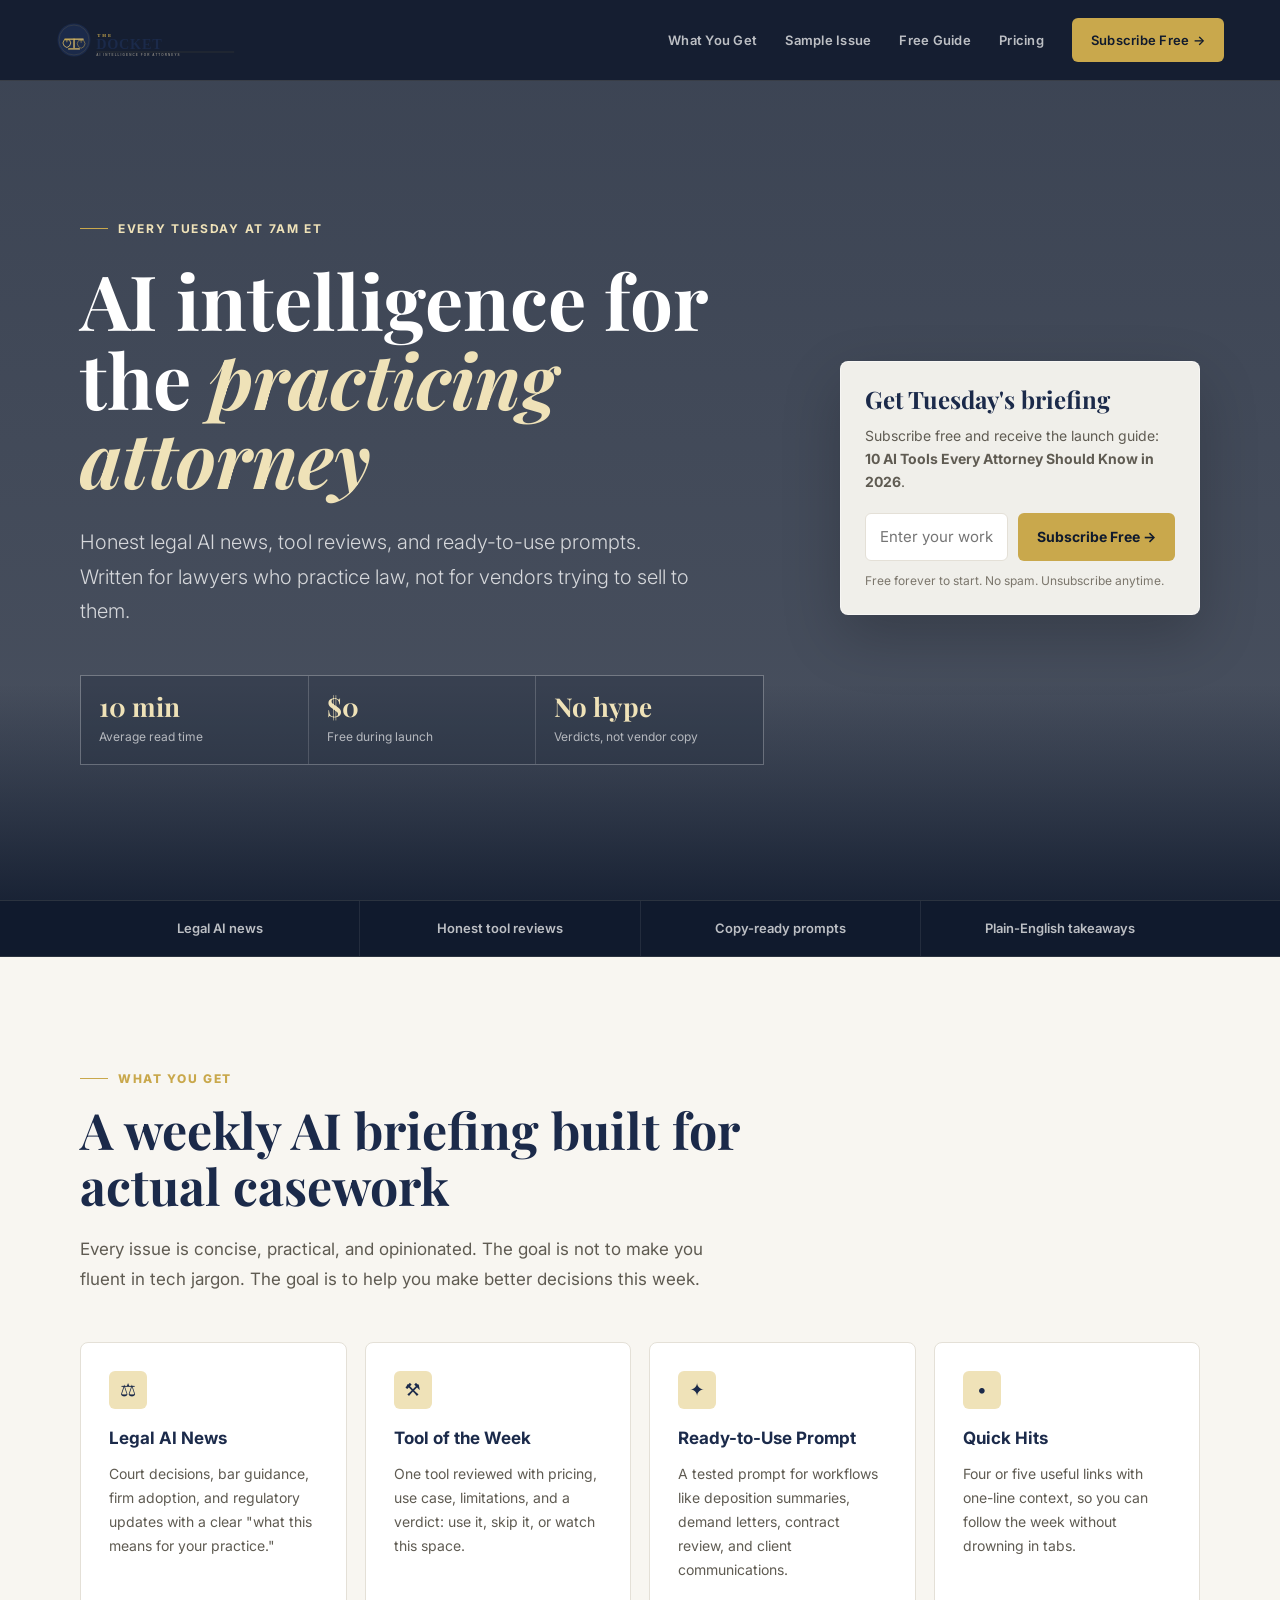
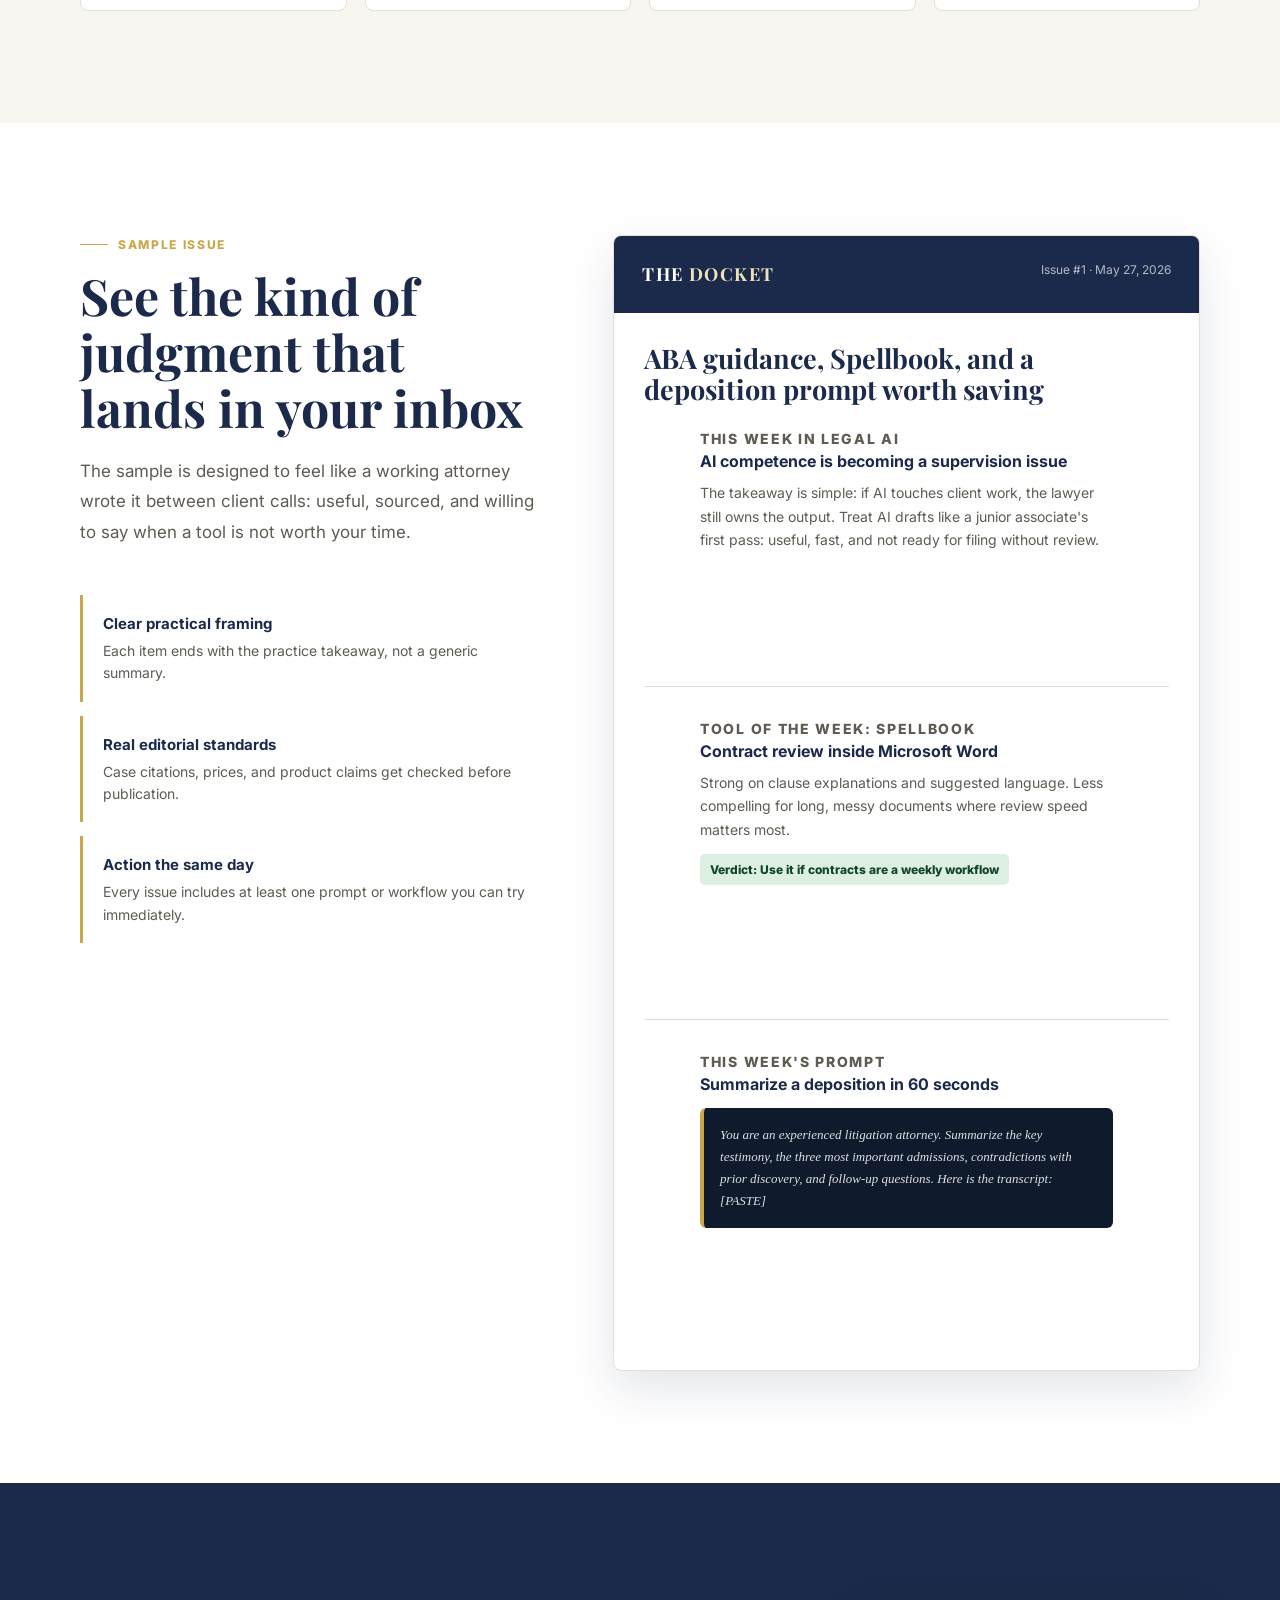
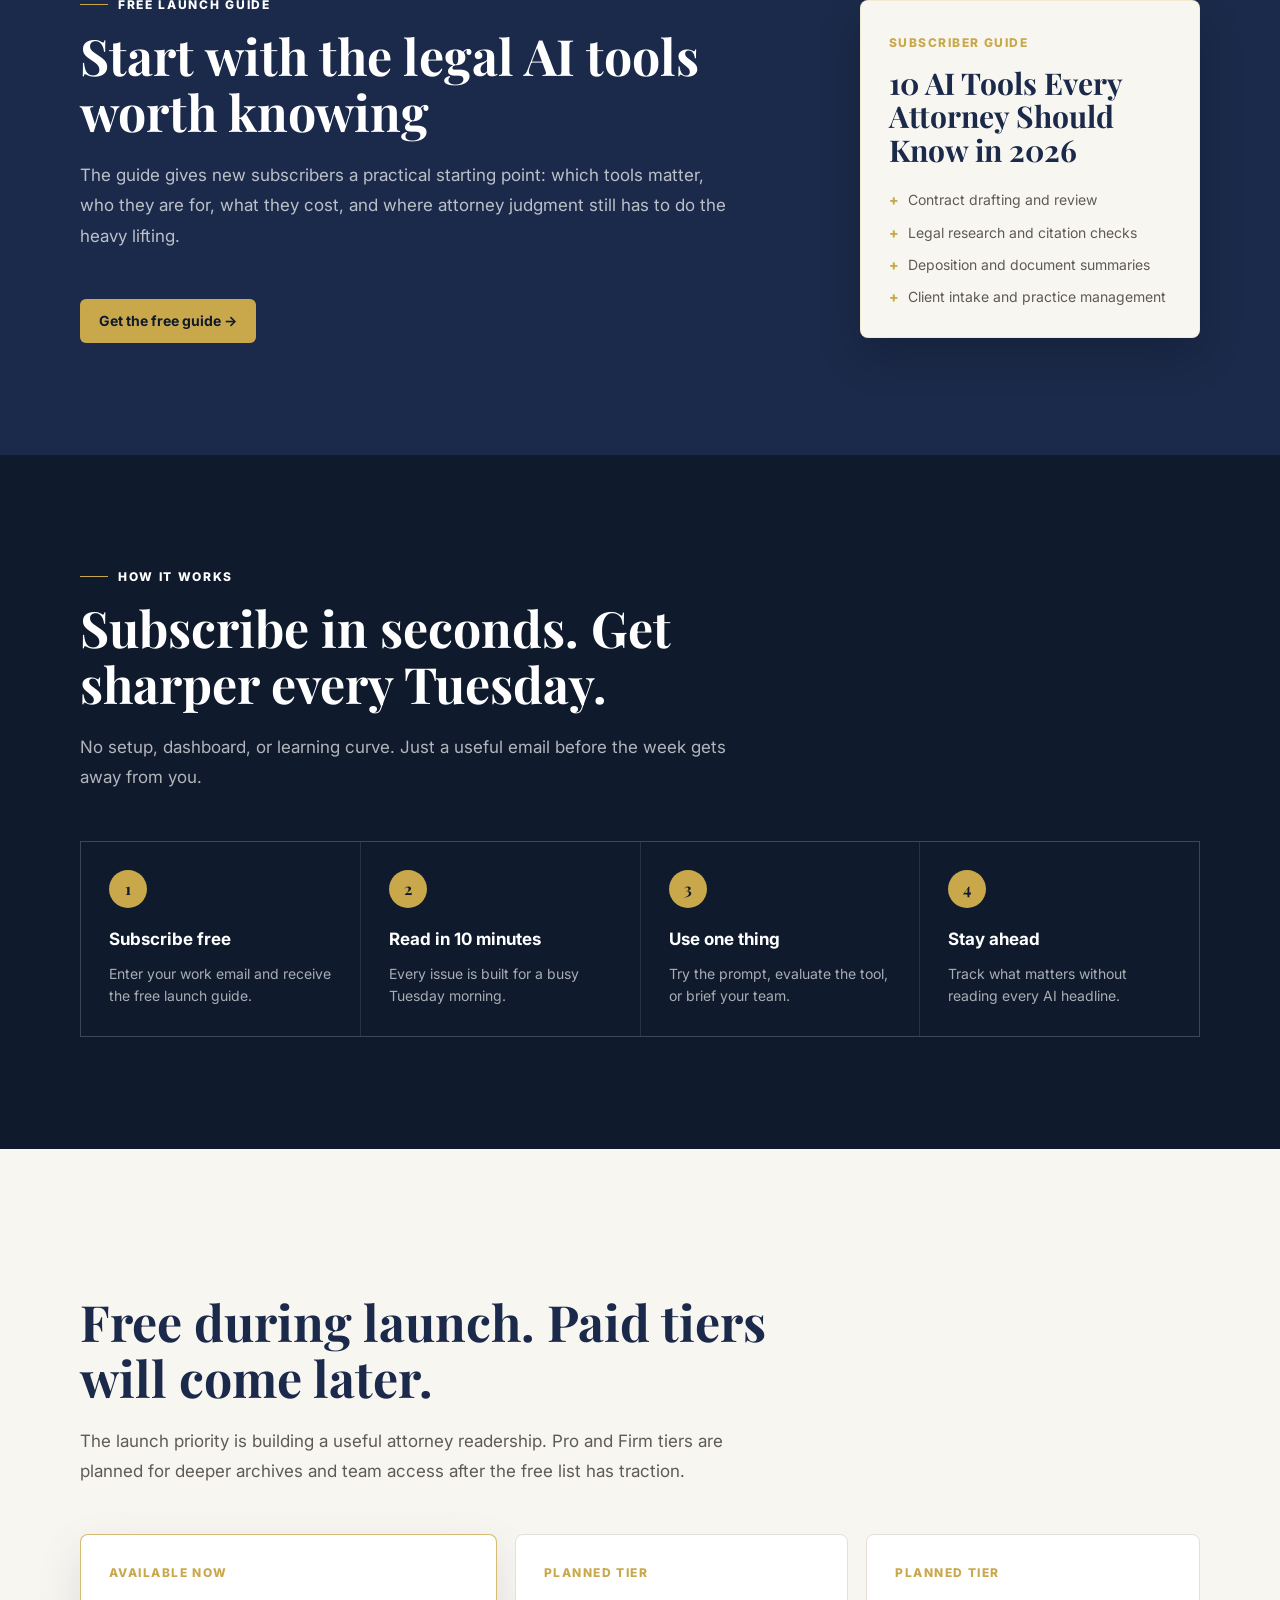
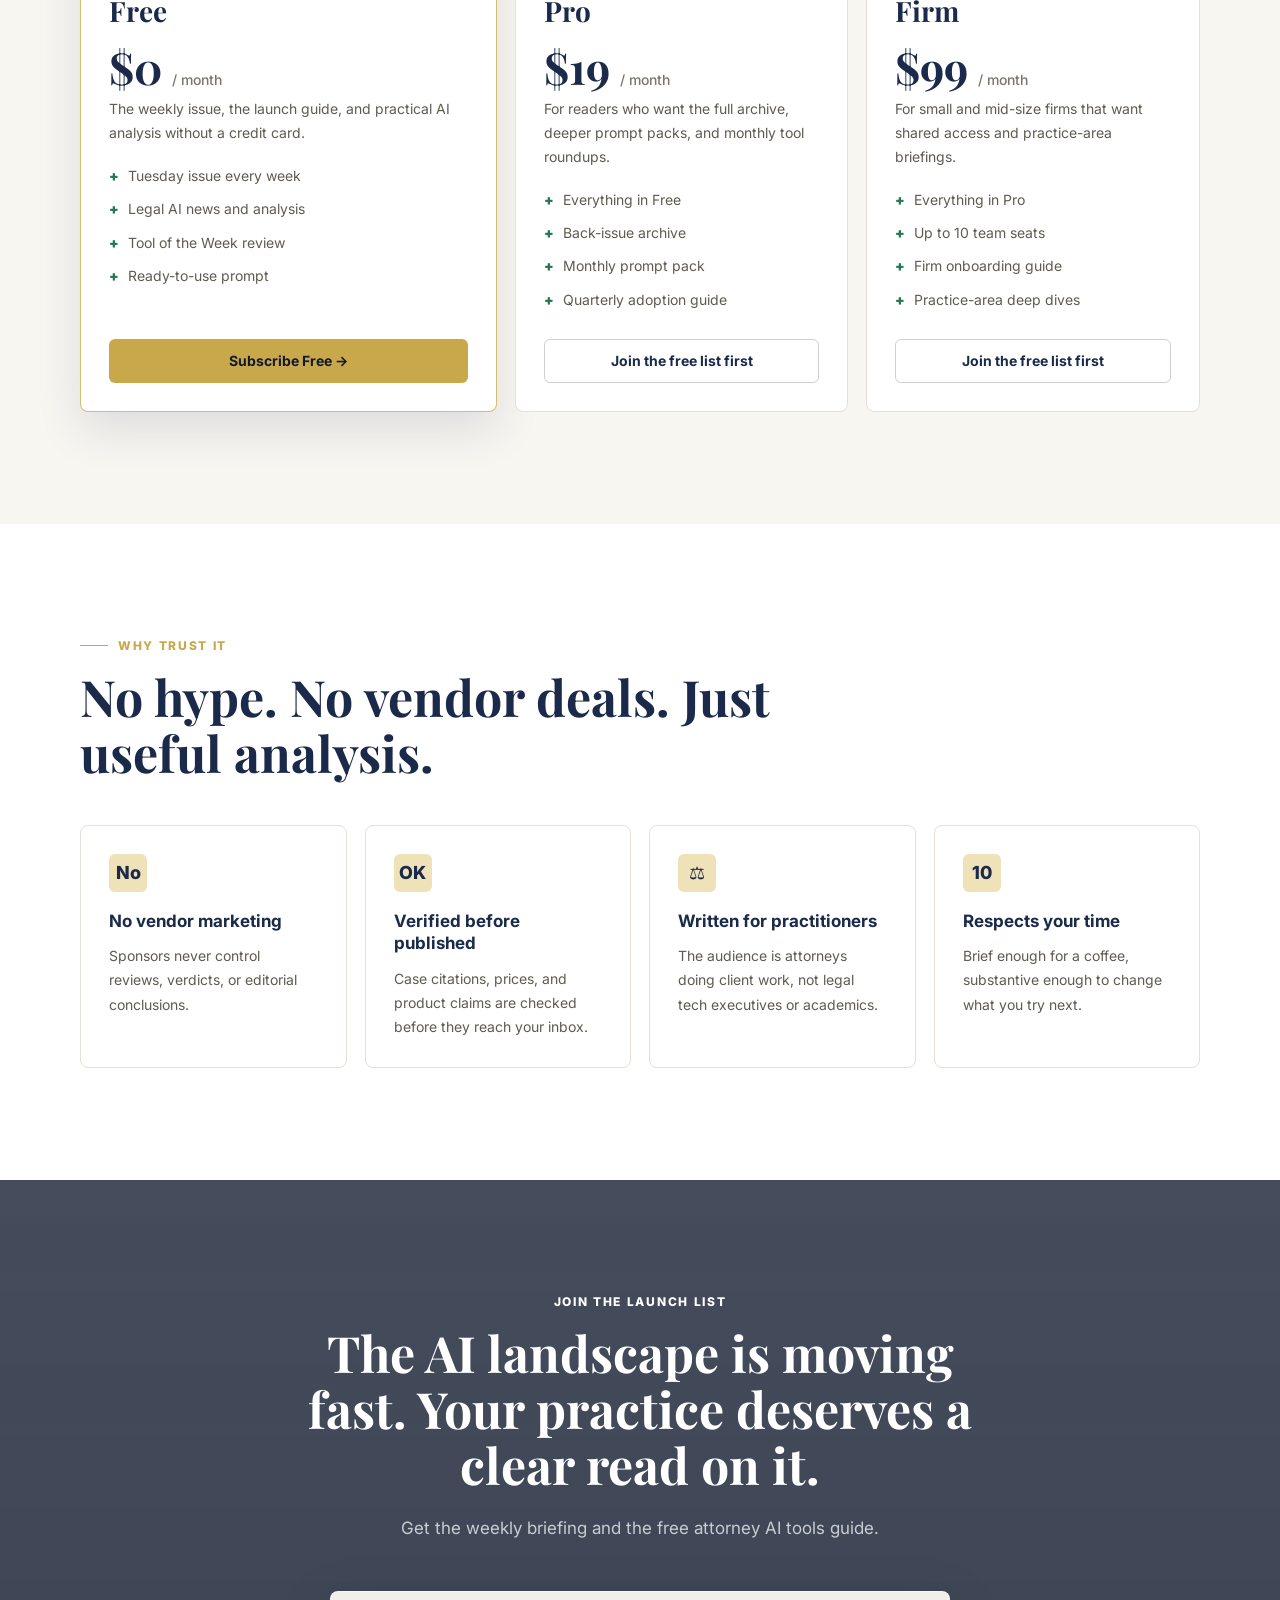
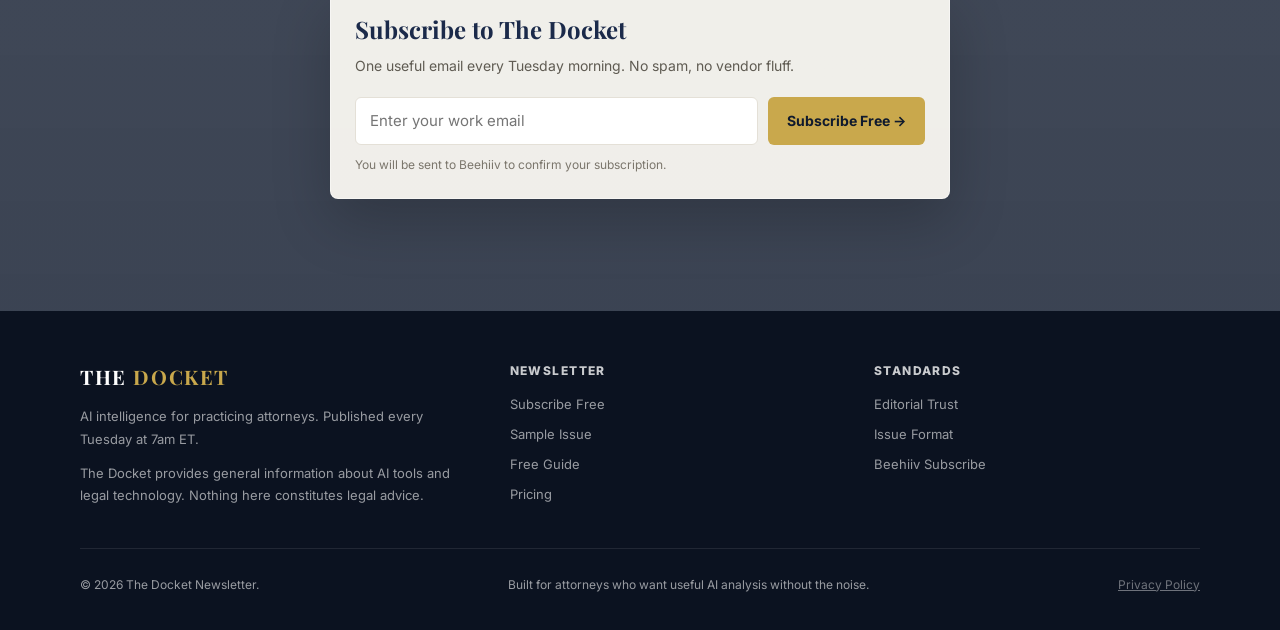
==== commit 408ec7c0: "Security, reliability, SEO, and documentation improvements Security: - Fix CORS fallback: return 403" ====
--- a/index.html
+++ b/index.html
@@ -9,14 +9,14 @@
   <meta name="author" content="The Docket" />
   <meta name="robots" content="index, follow, max-image-preview:large, max-snippet:-1, max-video-preview:-1" />
   <meta name="theme-color" content="#1B2A4A" />
-  <link rel="canonical" href="https://thedocket.ai/" />
+  <link rel="canonical" href="https://thedocketai.news/" />
   <meta property="og:type" content="website" />
-  <meta property="og:url" content="https://thedocket.ai/" />
+  <meta property="og:url" content="https://thedocketai.news/" />
   <meta property="og:title" content="The Docket | Weekly AI Briefing for Practicing Attorneys" />
   <meta property="og:description" content="Honest legal AI news, tool reviews, and ready-to-use prompts for attorneys who actually practice law." />
   <meta property="og:site_name" content="The Docket" />
   <meta property="og:locale" content="en_US" />
-  <meta property="og:image" content="https://thedocket.ai/logo.svg" />
+  <meta property="og:image" content="https://thedocketai.news/logo.svg" />
   <meta property="og:image:alt" content="The Docket — AI briefing for practicing attorneys" />
   <meta property="og:image:width" content="1200" />
   <meta property="og:image:height" content="630" />
@@ -25,7 +25,7 @@
   <meta name="twitter:creator" content="@TheDocketAI" />
   <meta name="twitter:title" content="The Docket | Weekly AI Briefing for Practicing Attorneys" />
   <meta name="twitter:description" content="A practical weekly AI briefing for working attorneys. No hype, no vendor marketing." />
-  <meta name="twitter:image" content="https://thedocket.ai/logo.svg" />
+  <meta name="twitter:image" content="https://thedocketai.news/logo.svg" />
   <meta name="twitter:image:alt" content="The Docket — AI briefing for practicing attorneys" />
   <!-- Favicon -->
   <link rel="icon" type="image/svg+xml" href="favicon.svg" />
@@ -40,15 +40,15 @@
       "@context": "https://schema.org",
       "@type": "WebSite",
       "name": "The Docket",
-      "url": "https://thedocket.ai/",
+      "url": "https://thedocketai.news/",
       "description": "The weekly AI newsletter for practicing attorneys. Honest legal AI news, tool reviews, and ready-to-use prompts every Tuesday morning.",
       "publisher": {
         "@type": "Organization",
         "name": "The Docket",
-        "url": "https://thedocket.ai/",
+        "url": "https://thedocketai.news/",
         "logo": {
           "@type": "ImageObject",
-          "url": "https://thedocket.ai/logo.svg"
+          "url": "https://thedocketai.news/logo.svg"
         }
       }
     },
@@ -56,8 +56,8 @@
       "@context": "https://schema.org",
       "@type": "Organization",
       "name": "The Docket",
-      "url": "https://thedocket.ai/",
-      "logo": "https://thedocket.ai/logo.svg",
+      "url": "https://thedocketai.news/",
+      "logo": "https://thedocketai.news/logo.svg",
       "description": "A weekly AI briefing for practicing attorneys covering legal AI news, honest tool reviews, and ready-to-use prompts.",
       "knowsAbout": ["Legal Technology", "Artificial Intelligence", "Law Practice Management", "Legal Research"],
       "audience": {
@@ -69,13 +69,13 @@
       "@context": "https://schema.org",
       "@type": "Periodical",
       "name": "The Docket",
-      "url": "https://thedocket.ai/",
+      "url": "https://thedocketai.news/",
       "description": "Weekly AI briefing for practicing attorneys published every Tuesday at 7am ET.",
       "issueFrequency": "Weekly",
       "publisher": {
         "@type": "Organization",
         "name": "The Docket",
-        "url": "https://thedocket.ai/"
+        "url": "https://thedocketai.news/"
       },
       "about": [
         {"@type": "Thing", "name": "Legal Technology"},
@@ -1507,6 +1507,7 @@
     <div class="footer-bottom">
       <span>&copy; 2026 The Docket Newsletter.</span>
       <span>Built for attorneys who want useful AI analysis without the noise.</span>
+      <a href="/privacy.html" style="color:inherit;opacity:0.7;">Privacy Policy</a>
     </div>
   </footer>
 
@@ -1590,12 +1591,16 @@
 
       if (WORKER_URL) {
         // ── LIVE PATH: POST to Cloudflare Worker → Beehiiv API ──
+        const controller = new AbortController();
+        const timer = setTimeout(() => controller.abort(), 10_000);
         try {
           const res = await fetch(WORKER_URL, {
             method: "POST",
             headers: { "Content-Type": "application/json" },
-            body: JSON.stringify({ email })
+            body: JSON.stringify({ email }),
+            signal: controller.signal
           });
+          clearTimeout(timer);
           const data = await res.json();
 
           if (res.ok && data.success) {
@@ -1609,9 +1614,14 @@
             throw new Error(data.message || "Unexpected error");
           }
         } catch (err) {
+          clearTimeout(timer);
           console.error("Subscription error:", err);
+          const msg =
+            err.name === "AbortError"   ? "Request timed out — please check your connection and try again."
+            : err instanceof TypeError  ? "Network error — please check your connection."
+            :                             "Subscription failed — please try again.";
           setFormState(form, "reset");
-          showToast("Something went wrong. Please try again.", "error");
+          showToast(msg, "error");
         }
       } else {
         // ── FALLBACK PATH: redirect to Beehiiv subscribe page ──
@@ -1646,6 +1656,7 @@
       button.style.background = s.bg;
       button.style.color     = s.color;
       input.disabled         = s.inputDisabled;
+      form.setAttribute("aria-busy", state === "loading" ? "true" : "false");
       if (state === "reset") input.value = "";
     }
 
